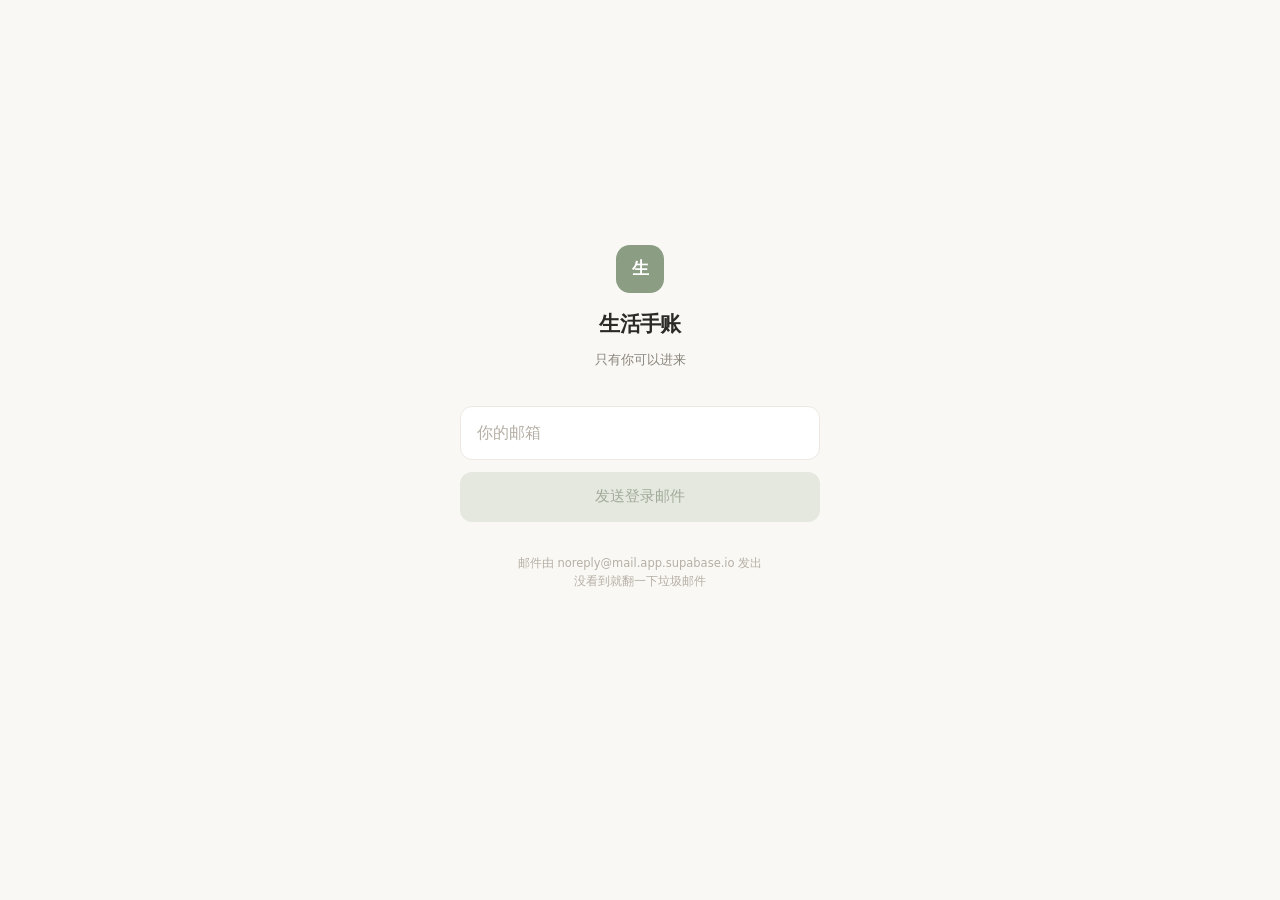
==== index.html @ c4df942a "deploy 2026/11/26 22:02:16" ====
<!DOCTYPE html><!--HajiiUbi5BeeIQ6vYyE15--><html lang="zh-CN"><head><meta charSet="utf-8"/><meta name="viewport" content="width=device-width, initial-scale=1, maximum-scale=1, viewport-fit=cover"/><link rel="stylesheet" href="/_next/static/css/5c8e8ad95b35a35d.css" data-precedence="next"/><link rel="preload" as="script" fetchPriority="low" href="/_next/static/chunks/webpack-74c939c87fa0092a.js"/><script src="/_next/static/chunks/4bd1b696-c023c6e3521b1417.js" async=""></script><script src="/_next/static/chunks/255-a7ba4d37dca2f1fa.js" async=""></script><script src="/_next/static/chunks/main-app-ce1d5eb3e0c8c185.js" async=""></script><script src="/_next/static/chunks/app/layout-3f2f44692b2ed88e.js" async=""></script><script src="/_next/static/chunks/44530001-bad5cebf75b9317a.js" async=""></script><script src="/_next/static/chunks/370-3a7dfbdbc55be968.js" async=""></script><script src="/_next/static/chunks/app/page-9a90e39b0228c047.js" async=""></script><meta name="theme-color" content="#FAF8F4"/><title>生活手账</title><meta name="description" content="记录每天的生活点滴，看见自己的节奏"/><meta name="application-name" content="生活手账"/><link rel="manifest" href="/manifest.webmanifest"/><meta name="mobile-web-app-capable" content="yes"/><meta name="apple-mobile-web-app-title" content="生活手账"/><meta name="apple-mobile-web-app-status-bar-style" content="default"/><link rel="icon" href="/icon.svg" type="image/svg+xml"/><link rel="icon" href="/icon-192.png" sizes="192x192" type="image/png"/><link rel="icon" href="/icon-512.png" sizes="512x512" type="image/png"/><link rel="apple-touch-icon" href="/apple-touch-icon.png" sizes="180x180" type="image/png"/><script src="/_next/static/chunks/polyfills-42372ed130431b0a.js" noModule=""></script></head><body><div hidden=""><!--$--><!--/$--></div><div class="flex min-h-dvh flex-col items-center justify-center gap-3 px-6"><div class="grid h-12 w-12 place-items-center rounded-[14px] bg-moss text-[17px] font-semibold text-white">生</div><p class="text-[13px] text-ink3">正在进入…</p></div><!--$--><!--/$--><script src="/_next/static/chunks/webpack-74c939c87fa0092a.js" id="_R_" async=""></script><script>(self.__next_f=self.__next_f||[]).push([0])</script><script>self.__next_f.push([1,"1:\"$Sreact.fragment\"\n2:I[9766,[],\"\"]\n3:I[8924,[],\"\"]\n4:I[5529,[\"177\",\"static/chunks/app/layout-3f2f44692b2ed88e.js\"],\"default\"]\n5:I[1959,[],\"ClientPageRoot\"]\n6:I[7322,[\"730\",\"static/chunks/44530001-bad5cebf75b9317a.js\",\"370\",\"static/chunks/370-3a7dfbdbc55be968.js\",\"974\",\"static/chunks/app/page-9a90e39b0228c047.js\"],\"default\"]\n9:I[4431,[],\"OutletBoundary\"]\nb:I[5278,[],\"AsyncMetadataOutlet\"]\nd:I[4431,[],\"ViewportBoundary\"]\nf:I[4431,[],\"MetadataBoundary\"]\n10:\"$Sreact.suspense\"\n12:I[7150,[],\"\"]\n:HL[\"/_next/static/css/5c8e8ad95b35a35d.css\",\"style\"]\n"])</script><script>self.__next_f.push([1,"0:{\"P\":null,\"b\":\"HajiiUbi5BeeIQ6vYyE15\",\"p\":\"\",\"c\":[\"\",\"\"],\"i\":false,\"f\":[[[\"\",{\"children\":[\"__PAGE__\",{}]},\"$undefined\",\"$undefined\",true],[\"\",[\"$\",\"$1\",\"c\",{\"children\":[[[\"$\",\"link\",\"0\",{\"rel\":\"stylesheet\",\"href\":\"/_next/static/css/5c8e8ad95b35a35d.css\",\"precedence\":\"next\",\"crossOrigin\":\"$undefined\",\"nonce\":\"$undefined\"}]],[\"$\",\"html\",null,{\"lang\":\"zh-CN\",\"children\":[\"$\",\"body\",null,{\"children\":[[\"$\",\"$L2\",null,{\"parallelRouterKey\":\"children\",\"error\":\"$undefined\",\"errorStyles\":\"$undefined\",\"errorScripts\":\"$undefined\",\"template\":[\"$\",\"$L3\",null,{}],\"templateStyles\":\"$undefined\",\"templateScripts\":\"$undefined\",\"notFound\":[[[\"$\",\"title\",null,{\"children\":\"404: This page could not be found.\"}],[\"$\",\"div\",null,{\"style\":{\"fontFamily\":\"system-ui,\\\"Segoe UI\\\",Roboto,Helvetica,Arial,sans-serif,\\\"Apple Color Emoji\\\",\\\"Segoe UI Emoji\\\"\",\"height\":\"100vh\",\"textAlign\":\"center\",\"display\":\"flex\",\"flexDirection\":\"column\",\"alignItems\":\"center\",\"justifyContent\":\"center\"},\"children\":[\"$\",\"div\",null,{\"children\":[[\"$\",\"style\",null,{\"dangerouslySetInnerHTML\":{\"__html\":\"body{color:#000;background:#fff;margin:0}.next-error-h1{border-right:1px solid rgba(0,0,0,.3)}@media (prefers-color-scheme:dark){body{color:#fff;background:#000}.next-error-h1{border-right:1px solid rgba(255,255,255,.3)}}\"}}],[\"$\",\"h1\",null,{\"className\":\"next-error-h1\",\"style\":{\"display\":\"inline-block\",\"margin\":\"0 20px 0 0\",\"padding\":\"0 23px 0 0\",\"fontSize\":24,\"fontWeight\":500,\"verticalAlign\":\"top\",\"lineHeight\":\"49px\"},\"children\":404}],[\"$\",\"div\",null,{\"style\":{\"display\":\"inline-block\"},\"children\":[\"$\",\"h2\",null,{\"style\":{\"fontSize\":14,\"fontWeight\":400,\"lineHeight\":\"49px\",\"margin\":0},\"children\":\"This page could not be found.\"}]}]]}]}]],[]],\"forbidden\":\"$undefined\",\"unauthorized\":\"$undefined\"}],[\"$\",\"$L4\",null,{}]]}]}]]}],{\"children\":[\"__PAGE__\",[\"$\",\"$1\",\"c\",{\"children\":[[\"$\",\"$L5\",null,{\"Component\":\"$6\",\"searchParams\":{},\"params\":{},\"promises\":[\"$@7\",\"$@8\"]}],null,[\"$\",\"$L9\",null,{\"children\":[\"$La\",[\"$\",\"$Lb\",null,{\"promise\":\"$@c\"}]]}]]}],{},null,false]},null,false],[\"$\",\"$1\",\"h\",{\"children\":[null,[[\"$\",\"$Ld\",null,{\"children\":\"$Le\"}],null],[\"$\",\"$Lf\",null,{\"children\":[\"$\",\"div\",null,{\"hidden\":true,\"children\":[\"$\",\"$10\",null,{\"fallback\":null,\"children\":\"$L11\"}]}]}]]}],false]],\"m\":\"$undefined\",\"G\":[\"$12\",[]],\"s\":false,\"S\":true}\n"])</script><script>self.__next_f.push([1,"7:{}\n8:\"$0:f:0:1:2:children:1:props:children:0:props:params\"\n"])</script><script>self.__next_f.push([1,"e:[[\"$\",\"meta\",\"0\",{\"charSet\":\"utf-8\"}],[\"$\",\"meta\",\"1\",{\"name\":\"viewport\",\"content\":\"width=device-width, initial-scale=1, maximum-scale=1, viewport-fit=cover\"}],[\"$\",\"meta\",\"2\",{\"name\":\"theme-color\",\"content\":\"#FAF8F4\"}]]\na:null\n"])</script><script>self.__next_f.push([1,"13:I[622,[],\"IconMark\"]\n"])</script><script>self.__next_f.push([1,"c:{\"metadata\":[[\"$\",\"title\",\"0\",{\"children\":\"生活手账\"}],[\"$\",\"meta\",\"1\",{\"name\":\"description\",\"content\":\"记录每天的生活点滴，看见自己的节奏\"}],[\"$\",\"meta\",\"2\",{\"name\":\"application-name\",\"content\":\"生活手账\"}],[\"$\",\"link\",\"3\",{\"rel\":\"manifest\",\"href\":\"/manifest.webmanifest\",\"crossOrigin\":\"$undefined\"}],[\"$\",\"meta\",\"4\",{\"name\":\"mobile-web-app-capable\",\"content\":\"yes\"}],[\"$\",\"meta\",\"5\",{\"name\":\"apple-mobile-web-app-title\",\"content\":\"生活手账\"}],[\"$\",\"meta\",\"6\",{\"name\":\"apple-mobile-web-app-status-bar-style\",\"content\":\"default\"}],[\"$\",\"link\",\"7\",{\"rel\":\"icon\",\"href\":\"/icon.svg\",\"type\":\"image/svg+xml\"}],[\"$\",\"link\",\"8\",{\"rel\":\"icon\",\"href\":\"/icon-192.png\",\"sizes\":\"192x192\",\"type\":\"image/png\"}],[\"$\",\"link\",\"9\",{\"rel\":\"icon\",\"href\":\"/icon-512.png\",\"sizes\":\"512x512\",\"type\":\"image/png\"}],[\"$\",\"link\",\"10\",{\"rel\":\"apple-touch-icon\",\"href\":\"/apple-touch-icon.png\",\"sizes\":\"180x180\",\"type\":\"image/png\"}],[\"$\",\"$L13\",\"11\",{}]],\"error\":null,\"digest\":\"$undefined\"}\n"])</script><script>self.__next_f.push([1,"11:\"$c:metadata\"\n"])</script></body></html>
---- _next/static/css/5c8e8ad95b35a35d.css ----
*,:after,:before{--tw-border-spacing-x:0;--tw-border-spacing-y:0;--tw-translate-x:0;--tw-translate-y:0;--tw-rotate:0;--tw-skew-x:0;--tw-skew-y:0;--tw-scale-x:1;--tw-scale-y:1;--tw-pan-x: ;--tw-pan-y: ;--tw-pinch-zoom: ;--tw-scroll-snap-strictness:proximity;--tw-gradient-from-position: ;--tw-gradient-via-position: ;--tw-gradient-to-position: ;--tw-ordinal: ;--tw-slashed-zero: ;--tw-numeric-figure: ;--tw-numeric-spacing: ;--tw-numeric-fraction: ;--tw-ring-inset: ;--tw-ring-offset-width:0px;--tw-ring-offset-color:#fff;--tw-ring-color:rgb(59 130 246/0.5);--tw-ring-offset-shadow:0 0 #0000;--tw-ring-shadow:0 0 #0000;--tw-shadow:0 0 #0000;--tw-shadow-colored:0 0 #0000;--tw-blur: ;--tw-brightness: ;--tw-contrast: ;--tw-grayscale: ;--tw-hue-rotate: ;--tw-invert: ;--tw-saturate: ;--tw-sepia: ;--tw-drop-shadow: ;--tw-backdrop-blur: ;--tw-backdrop-brightness: ;--tw-backdrop-contrast: ;--tw-backdrop-grayscale: ;--tw-backdrop-hue-rotate: ;--tw-backdrop-invert: ;--tw-backdrop-opacity: ;--tw-backdrop-saturate: ;--tw-backdrop-sepia: ;--tw-contain-size: ;--tw-contain-layout: ;--tw-contain-paint: ;--tw-contain-style: }::backdrop{--tw-border-spacing-x:0;--tw-border-spacing-y:0;--tw-translate-x:0;--tw-translate-y:0;--tw-rotate:0;--tw-skew-x:0;--tw-skew-y:0;--tw-scale-x:1;--tw-scale-y:1;--tw-pan-x: ;--tw-pan-y: ;--tw-pinch-zoom: ;--tw-scroll-snap-strictness:proximity;--tw-gradient-from-position: ;--tw-gradient-via-position: ;--tw-gradient-to-position: ;--tw-ordinal: ;--tw-slashed-zero: ;--tw-numeric-figure: ;--tw-numeric-spacing: ;--tw-numeric-fraction: ;--tw-ring-inset: ;--tw-ring-offset-width:0px;--tw-ring-offset-color:#fff;--tw-ring-color:rgb(59 130 246/0.5);--tw-ring-offset-shadow:0 0 #0000;--tw-ring-shadow:0 0 #0000;--tw-shadow:0 0 #0000;--tw-shadow-colored:0 0 #0000;--tw-blur: ;--tw-brightness: ;--tw-contrast: ;--tw-grayscale: ;--tw-hue-rotate: ;--tw-invert: ;--tw-saturate: ;--tw-sepia: ;--tw-drop-shadow: ;--tw-backdrop-blur: ;--tw-backdrop-brightness: ;--tw-backdrop-contrast: ;--tw-backdrop-grayscale: ;--tw-backdrop-hue-rotate: ;--tw-backdrop-invert: ;--tw-backdrop-opacity: ;--tw-backdrop-saturate: ;--tw-backdrop-sepia: ;--tw-contain-size: ;--tw-contain-layout: ;--tw-contain-paint: ;--tw-contain-style: }/*
! tailwindcss v3.4.19 | MIT License | https://tailwindcss.com
*/*,:after,:before{box-sizing:border-box;border:0 solid #e5e7eb}:after,:before{--tw-content:""}:host,html{line-height:1.5;-webkit-text-size-adjust:100%;-moz-tab-size:4;-o-tab-size:4;tab-size:4;font-family:-apple-system,BlinkMacSystemFont,PingFang SC,Hiragino Sans GB,Microsoft YaHei,system-ui,sans-serif;font-feature-settings:normal;font-variation-settings:normal;-webkit-tap-highlight-color:transparent}body{margin:0;line-height:inherit}hr{height:0;color:inherit;border-top-width:1px}abbr:where([title]){-webkit-text-decoration:underline dotted;text-decoration:underline dotted}h1,h2,h3,h4,h5,h6{font-size:inherit;font-weight:inherit}a{color:inherit;text-decoration:inherit}b,strong{font-weight:bolder}code,kbd,pre,samp{font-family:ui-monospace,SFMono-Regular,Menlo,Monaco,Consolas,Liberation Mono,Courier New,monospace;font-feature-settings:normal;font-variation-settings:normal;font-size:1em}small{font-size:80%}sub,sup{font-size:75%;line-height:0;position:relative;vertical-align:baseline}sub{bottom:-.25em}sup{top:-.5em}table{text-indent:0;border-color:inherit;border-collapse:collapse}button,input,optgroup,select,textarea{font-family:inherit;font-feature-settings:inherit;font-variation-settings:inherit;font-size:100%;font-weight:inherit;line-height:inherit;letter-spacing:inherit;color:inherit;margin:0;padding:0}button,select{text-transform:none}button,input:where([type=button]),input:where([type=reset]),input:where([type=submit]){-webkit-appearance:button;background-color:transparent;background-image:none}:-moz-focusring{outline:auto}:-moz-ui-invalid{box-shadow:none}progress{vertical-align:baseline}::-webkit-inner-spin-button,::-webkit-outer-spin-button{height:auto}[type=search]{-webkit-appearance:textfield;outline-offset:-2px}::-webkit-search-decoration{-webkit-appearance:none}::-webkit-file-upload-button{-webkit-appearance:button;font:inherit}summary{display:list-item}blockquote,dd,dl,figure,h1,h2,h3,h4,h5,h6,hr,p,pre{margin:0}fieldset{margin:0}fieldset,legend{padding:0}menu,ol,ul{list-style:none;margin:0;padding:0}dialog{padding:0}textarea{resize:vertical}input::-moz-placeholder,textarea::-moz-placeholder{opacity:1;color:#9ca3af}input::placeholder,textarea::placeholder{opacity:1;color:#9ca3af}[role=button],button{cursor:pointer}:disabled{cursor:default}audio,canvas,embed,iframe,img,object,svg,video{display:block;vertical-align:middle}img,video{max-width:100%;height:auto}[hidden]:where(:not([hidden=until-found])){display:none}.fixed{position:fixed}.absolute{position:absolute}.relative{position:relative}.sticky{position:sticky}.inset-0{inset:0}.inset-x-0{left:0;right:0}.-right-\[5px\]{right:-5px}.-top-\[5px\]{top:-5px}.bottom-0{bottom:0}.bottom-\[calc\(74px\+env\(safe-area-inset-bottom\)\)\]{bottom:calc(74px + env(safe-area-inset-bottom))}.right-4{right:1rem}.right-\[18px\]{right:18px}.top-0{top:0}.top-4{top:1rem}.z-20{z-index:20}.z-30{z-index:30}.z-40{z-index:40}.z-50{z-index:50}.z-\[70\]{z-index:70}.mx-0\.5{margin-left:.125rem;margin-right:.125rem}.mx-1{margin-left:.25rem;margin-right:.25rem}.mx-auto{margin-left:auto;margin-right:auto}.mb-1{margin-bottom:.25rem}.mb-2{margin-bottom:.5rem}.mb-3{margin-bottom:.75rem}.mb-4{margin-bottom:1rem}.mb-6{margin-bottom:1.5rem}.mb-7{margin-bottom:1.75rem}.mb-8{margin-bottom:2rem}.mb-9{margin-bottom:2.25rem}.mb-\[14px\]{margin-bottom:14px}.mb-\[18px\]{margin-bottom:18px}.mb-\[19px\]{margin-bottom:19px}.mb-\[3px\]{margin-bottom:3px}.mb-\[5px\]{margin-bottom:5px}.mb-\[6px\]{margin-bottom:6px}.mb-\[9px\]{margin-bottom:9px}.ml-\[1px\]{margin-left:1px}.ml-\[2px\]{margin-left:2px}.ml-auto{margin-left:auto}.mt-1{margin-top:.25rem}.mt-2{margin-top:.5rem}.mt-3{margin-top:.75rem}.mt-5{margin-top:1.25rem}.mt-6{margin-top:1.5rem}.mt-8{margin-top:2rem}.mt-\[10px\]{margin-top:10px}.mt-\[11px\]{margin-top:11px}.mt-\[14px\]{margin-top:14px}.mt-\[1px\]{margin-top:1px}.mt-\[2px\]{margin-top:2px}.mt-\[3px\]{margin-top:3px}.mt-\[4px\]{margin-top:4px}.mt-\[5px\]{margin-top:5px}.mt-\[7px\]{margin-top:7px}.mt-\[9px\]{margin-top:9px}.block{display:block}.inline-block{display:inline-block}.flex{display:flex}.inline-flex{display:inline-flex}.grid{display:grid}.hidden{display:none}.aspect-\[4\/3\]{aspect-ratio:4/3}.aspect-square{aspect-ratio:1/1}.h-1{height:.25rem}.h-1\.5{height:.375rem}.h-11{height:2.75rem}.h-12{height:3rem}.h-7{height:1.75rem}.h-8{height:2rem}.h-9{height:2.25rem}.h-\[112px\]{height:112px}.h-\[18px\]{height:18px}.h-\[20px\]{height:20px}.h-\[22px\]{height:22px}.h-\[26px\]{height:26px}.h-\[30px\]{height:30px}.h-\[34px\]{height:34px}.h-\[3px\]{height:3px}.h-\[46px\]{height:46px}.h-\[4px\]{height:4px}.h-\[52px\]{height:52px}.h-\[5px\]{height:5px}.h-\[6px\]{height:6px}.h-\[7px\]{height:7px}.h-\[92px\]{height:92px}.h-\[9px\]{height:9px}.h-dvh{height:100dvh}.h-full{height:100%}.h-px{height:1px}.max-h-\[86dvh\]{max-height:86dvh}.max-h-\[94dvh\]{max-height:94dvh}.max-h-full{max-height:100%}.min-h-dvh{min-height:100dvh}.w-1\.5{width:.375rem}.w-11{width:2.75rem}.w-12{width:3rem}.w-7{width:1.75rem}.w-8{width:2rem}.w-9{width:2.25rem}.w-\[132px\]{width:132px}.w-\[20px\]{width:20px}.w-\[228px\]{width:228px}.w-\[22px\]{width:22px}.w-\[26px\]{width:26px}.w-\[30px\]{width:30px}.w-\[34px\]{width:34px}.w-\[3px\]{width:3px}.w-\[46px\]{width:46px}.w-\[4px\]{width:4px}.w-\[52px\]{width:52px}.w-\[6px\]{width:6px}.w-\[7px\]{width:7px}.w-\[9px\]{width:9px}.w-full{width:100%}.min-w-0{min-width:0}.max-w-\[1000px\]{max-width:1000px}.max-w-\[360px\]{max-width:360px}.max-w-\[40px\]{max-width:40px}.max-w-\[420px\]{max-width:420px}.max-w-\[520px\]{max-width:520px}.max-w-full{max-width:100%}.flex-1{flex:1 1 0%}.flex-\[1\.6\]{flex:1.6}.shrink-0{flex-shrink:0}@keyframes pulse{50%{opacity:.5}}.animate-pulse{animation:pulse 2s cubic-bezier(.4,0,.6,1) infinite}.resize-none{resize:none}.grid-cols-1{grid-template-columns:repeat(1,minmax(0,1fr))}.grid-cols-2{grid-template-columns:repeat(2,minmax(0,1fr))}.grid-cols-3{grid-template-columns:repeat(3,minmax(0,1fr))}.grid-cols-4{grid-template-columns:repeat(4,minmax(0,1fr))}.grid-cols-7{grid-template-columns:repeat(7,minmax(0,1fr))}.flex-col{flex-direction:column}.flex-wrap{flex-wrap:wrap}.place-items-center{place-items:center}.items-end{align-items:flex-end}.items-center{align-items:center}.items-baseline{align-items:baseline}.justify-center{justify-content:center}.justify-between{justify-content:space-between}.gap-1{gap:.25rem}.gap-2{gap:.5rem}.gap-3{gap:.75rem}.gap-4{gap:1rem}.gap-6{gap:1.5rem}.gap-\[10px\]{gap:10px}.gap-\[11px\]{gap:11px}.gap-\[2\.5px\]{gap:2.5px}.gap-\[2px\]{gap:2px}.gap-\[3px\]{gap:3px}.gap-\[5px\]{gap:5px}.gap-\[6px\]{gap:6px}.gap-\[7px\]{gap:7px}.gap-\[9px\]{gap:9px}.space-y-2>:not([hidden])~:not([hidden]){--tw-space-y-reverse:0;margin-top:calc(.5rem * calc(1 - var(--tw-space-y-reverse)));margin-bottom:calc(.5rem * var(--tw-space-y-reverse))}.space-y-3>:not([hidden])~:not([hidden]){--tw-space-y-reverse:0;margin-top:calc(.75rem * calc(1 - var(--tw-space-y-reverse)));margin-bottom:calc(.75rem * var(--tw-space-y-reverse))}.space-y-4>:not([hidden])~:not([hidden]){--tw-space-y-reverse:0;margin-top:calc(1rem * calc(1 - var(--tw-space-y-reverse)));margin-bottom:calc(1rem * var(--tw-space-y-reverse))}.overflow-hidden{overflow:hidden}.overflow-y-auto{overflow-y:auto}.rounded{border-radius:.25rem}.rounded-2xl{border-radius:1rem}.rounded-\[10px\]{border-radius:10px}.rounded-\[11px\]{border-radius:11px}.rounded-\[12px\]{border-radius:12px}.rounded-\[13px\]{border-radius:13px}.rounded-\[14px\]{border-radius:14px}.rounded-\[16px\]{border-radius:16px}.rounded-\[18px\]{border-radius:18px}.rounded-\[20px\]{border-radius:20px}.rounded-\[3px\]{border-radius:3px}.rounded-\[6px\]{border-radius:6px}.rounded-\[8px\]{border-radius:8px}.rounded-\[9px\]{border-radius:9px}.rounded-card{border-radius:16px}.rounded-full{border-radius:9999px}.rounded-lg{border-radius:.5rem}.rounded-xl{border-radius:.75rem}.rounded-b-\[3px\]{border-bottom-right-radius:3px;border-bottom-left-radius:3px}.rounded-t-\[22px\]{border-top-left-radius:22px;border-top-right-radius:22px}.rounded-t-\[5px\]{border-top-left-radius:5px;border-top-right-radius:5px}.border{border-width:1px}.border-b{border-bottom-width:1px}.border-r{border-right-width:1px}.border-t{border-top-width:1px}.border-dashed{border-style:dashed}.border-\[\#C9D6BF\]{--tw-border-opacity:1;border-color:rgb(201 214 191/var(--tw-border-opacity,1))}.border-\[\#DCD6CC\]{--tw-border-opacity:1;border-color:rgb(220 214 204/var(--tw-border-opacity,1))}.border-\[\#DCE6D7\]{--tw-border-opacity:1;border-color:rgb(220 230 215/var(--tw-border-opacity,1))}.border-\[\#E3EADF\]{--tw-border-opacity:1;border-color:rgb(227 234 223/var(--tw-border-opacity,1))}.border-line{--tw-border-opacity:1;border-color:rgb(237 233 226/var(--tw-border-opacity,1))}.border-line2{--tw-border-opacity:1;border-color:rgb(244 241 235/var(--tw-border-opacity,1))}.border-transparent{border-color:transparent}.bg-\[\#C97B5A\]{--tw-bg-opacity:1;background-color:rgb(201 123 90/var(--tw-bg-opacity,1))}.bg-\[\#DCD6CC\]{--tw-bg-opacity:1;background-color:rgb(220 214 204/var(--tw-bg-opacity,1))}.bg-\[\#E4E8DF\]{--tw-bg-opacity:1;background-color:rgb(228 232 223/var(--tw-bg-opacity,1))}.bg-\[\#E7EFE2\]{--tw-bg-opacity:1;background-color:rgb(231 239 226/var(--tw-bg-opacity,1))}.bg-\[\#EDE9E2\]{--tw-bg-opacity:1;background-color:rgb(237 233 226/var(--tw-bg-opacity,1))}.bg-\[\#F1EEE7\]{--tw-bg-opacity:1;background-color:rgb(241 238 231/var(--tw-bg-opacity,1))}.bg-\[\#F2EFE8\]{--tw-bg-opacity:1;background-color:rgb(242 239 232/var(--tw-bg-opacity,1))}.bg-\[\#FAEFE9\]{--tw-bg-opacity:1;background-color:rgb(250 239 233/var(--tw-bg-opacity,1))}.bg-black\/20{background-color:rgb(0 0 0/.2)}.bg-black\/85{background-color:rgb(0 0 0/.85)}.bg-ink\/75{background-color:rgb(44 42 38/.75)}.bg-ink4{--tw-bg-opacity:1;background-color:rgb(181 175 165/var(--tw-bg-opacity,1))}.bg-line{--tw-bg-opacity:1;background-color:rgb(237 233 226/var(--tw-bg-opacity,1))}.bg-line2{--tw-bg-opacity:1;background-color:rgb(244 241 235/var(--tw-bg-opacity,1))}.bg-moss{--tw-bg-opacity:1;background-color:rgb(139 157 131/var(--tw-bg-opacity,1))}.bg-mossSoft{--tw-bg-opacity:1;background-color:rgb(238 242 235/var(--tw-bg-opacity,1))}.bg-paper{--tw-bg-opacity:1;background-color:rgb(250 248 244/var(--tw-bg-opacity,1))}.bg-paper\/90{background-color:rgb(250 248 244/.9)}.bg-paper\/95{background-color:rgb(250 248 244/.95)}.bg-white{--tw-bg-opacity:1;background-color:rgb(255 255 255/var(--tw-bg-opacity,1))}.bg-white\/15{background-color:rgb(255 255 255/.15)}.bg-white\/70{background-color:rgb(255 255 255/.7)}.bg-white\/90{background-color:rgb(255 255 255/.9)}.bg-gradient-to-b{background-image:linear-gradient(to bottom,var(--tw-gradient-stops))}.from-\[\#F4F7F1\]{--tw-gradient-from:#F4F7F1 var(--tw-gradient-from-position);--tw-gradient-to:rgb(244 247 241/0) var(--tw-gradient-to-position);--tw-gradient-stops:var(--tw-gradient-from),var(--tw-gradient-to)}.to-white{--tw-gradient-to:#fff var(--tw-gradient-to-position)}.object-contain{-o-object-fit:contain;object-fit:contain}.object-cover{-o-object-fit:cover;object-fit:cover}.p-4{padding:1rem}.p-5{padding:1.25rem}.p-\[13px\]{padding:13px}.p-\[14px\]{padding:14px}.p-\[15px\]{padding:15px}.p-\[3px\]{padding:3px}.px-1{padding-left:.25rem;padding-right:.25rem}.px-1\.5{padding-left:.375rem;padding-right:.375rem}.px-2{padding-left:.5rem;padding-right:.5rem}.px-3{padding-left:.75rem;padding-right:.75rem}.px-4{padding-left:1rem;padding-right:1rem}.px-5{padding-left:1.25rem;padding-right:1.25rem}.px-6{padding-left:1.5rem;padding-right:1.5rem}.px-\[10px\]{padding-left:10px;padding-right:10px}.px-\[13px\]{padding-left:13px;padding-right:13px}.px-\[14px\]{padding-left:14px;padding-right:14px}.px-\[15px\]{padding-left:15px;padding-right:15px}.px-\[18px\]{padding-left:18px;padding-right:18px}.px-\[2px\]{padding-left:2px;padding-right:2px}.px-\[7px\]{padding-left:7px;padding-right:7px}.px-\[9px\]{padding-left:9px;padding-right:9px}.py-0\.5{padding-top:.125rem;padding-bottom:.125rem}.py-10{padding-top:2.5rem;padding-bottom:2.5rem}.py-12{padding-top:3rem;padding-bottom:3rem}.py-2{padding-top:.5rem;padding-bottom:.5rem}.py-2\.5{padding-top:.625rem;padding-bottom:.625rem}.py-20{padding-top:5rem;padding-bottom:5rem}.py-24{padding-top:6rem;padding-bottom:6rem}.py-3{padding-top:.75rem;padding-bottom:.75rem}.py-3\.5{padding-top:.875rem;padding-bottom:.875rem}.py-4{padding-top:1rem;padding-bottom:1rem}.py-5{padding-top:1.25rem;padding-bottom:1.25rem}.py-\[11px\]{padding-top:11px;padding-bottom:11px}.py-\[13px\]{padding-top:13px;padding-bottom:13px}.py-\[14px\]{padding-top:14px;padding-bottom:14px}.py-\[15px\]{padding-top:15px;padding-bottom:15px}.py-\[1px\]{padding-top:1px;padding-bottom:1px}.py-\[2px\]{padding-top:2px;padding-bottom:2px}.py-\[3px\]{padding-top:3px;padding-bottom:3px}.py-\[5px\]{padding-top:5px;padding-bottom:5px}.py-\[7px\]{padding-top:7px;padding-bottom:7px}.py-\[9px\]{padding-top:9px;padding-bottom:9px}.pb-16{padding-bottom:4rem}.pb-2{padding-bottom:.5rem}.pb-3{padding-bottom:.75rem}.pb-4{padding-bottom:1rem}.pb-5{padding-bottom:1.25rem}.pb-6{padding-bottom:1.5rem}.pb-\[10px\]{padding-bottom:10px}.pb-\[11px\]{padding-bottom:11px}.pb-\[14px\]{padding-bottom:14px}.pb-\[18px\]{padding-bottom:18px}.pb-\[2px\]{padding-bottom:2px}.pb-\[92px\]{padding-bottom:92px}.pb-\[9px\]{padding-bottom:9px}.pb-\[calc\(12px\+env\(safe-area-inset-bottom\)\)\]{padding-bottom:calc(12px + env(safe-area-inset-bottom))}.pt-1{padding-top:.25rem}.pt-2{padding-top:.5rem}.pt-4{padding-top:1rem}.pt-6{padding-top:1.5rem}.pt-8{padding-top:2rem}.pt-\[10px\]{padding-top:10px}.pt-\[14px\]{padding-top:14px}.pt-\[18px\]{padding-top:18px}.pt-\[2px\]{padding-top:2px}.pt-\[6px\]{padding-top:6px}.pt-\[9px\]{padding-top:9px}.text-center{text-align:center}.text-\[10\.5px\]{font-size:10.5px}.text-\[10px\]{font-size:10px}.text-\[11\.5px\]{font-size:11.5px}.text-\[11px\]{font-size:11px}.text-\[12\.5px\]{font-size:12.5px}.text-\[12px\]{font-size:12px}.text-\[13\.5px\]{font-size:13.5px}.text-\[13px\]{font-size:13px}.text-\[14\.5px\]{font-size:14.5px}.text-\[14px\]{font-size:14px}.text-\[15\.5px\]{font-size:15.5px}.text-\[15px\]{font-size:15px}.text-\[16px\]{font-size:16px}.text-\[17px\]{font-size:17px}.text-\[19px\]{font-size:19px}.text-\[20px\]{font-size:20px}.text-\[21px\]{font-size:21px}.text-\[23px\]{font-size:23px}.text-\[24px\]{font-size:24px}.text-\[25px\]{font-size:25px}.text-\[26px\]{font-size:26px}.font-medium{font-weight:500}.font-normal{font-weight:400}.font-semibold{font-weight:600}.leading-\[1\.2\]{line-height:1.2}.leading-\[1\.3\]{line-height:1.3}.leading-\[1\.4\]{line-height:1.4}.leading-\[1\.6\]{line-height:1.6}.leading-\[1\.75\]{line-height:1.75}.leading-\[1\.7\]{line-height:1.7}.leading-\[1\.85\]{line-height:1.85}.leading-none{line-height:1}.leading-relaxed{line-height:1.625}.leading-snug{line-height:1.375}.tracking-\[0\.42em\]{letter-spacing:.42em}.tracking-tight{letter-spacing:-.025em}.text-\[\#5C7350\]{--tw-text-opacity:1;color:rgb(92 115 80/var(--tw-text-opacity,1))}.text-\[\#B5654A\]{--tw-text-opacity:1;color:rgb(181 101 74/var(--tw-text-opacity,1))}.text-\[\#C97B5A\]{--tw-text-opacity:1;color:rgb(201 123 90/var(--tw-text-opacity,1))}.text-\[\#D2CCC1\]{--tw-text-opacity:1;color:rgb(210 204 193/var(--tw-text-opacity,1))}.text-ink{--tw-text-opacity:1;color:rgb(44 42 38/var(--tw-text-opacity,1))}.text-ink2{--tw-text-opacity:1;color:rgb(95 91 83/var(--tw-text-opacity,1))}.text-ink3{--tw-text-opacity:1;color:rgb(138 133 124/var(--tw-text-opacity,1))}.text-ink4{--tw-text-opacity:1;color:rgb(181 175 165/var(--tw-text-opacity,1))}.text-moss{--tw-text-opacity:1;color:rgb(139 157 131/var(--tw-text-opacity,1))}.text-mossDeep{--tw-text-opacity:1;color:rgb(79 97 70/var(--tw-text-opacity,1))}.text-white{--tw-text-opacity:1;color:rgb(255 255 255/var(--tw-text-opacity,1))}.underline{text-decoration-line:underline}.decoration-\[\#C9D6BF\]{text-decoration-color:#C9D6BF}.underline-offset-2{text-underline-offset:2px}.opacity-100{opacity:1}.opacity-45{opacity:.45}.opacity-70{opacity:.7}.shadow-\[0_6px_20px_rgba\(139\2c 157\2c 131\2c \.36\)\]{--tw-shadow:0 6px 20px rgba(139,157,131,.36);--tw-shadow-colored:0 6px 20px var(--tw-shadow-color)}.shadow-\[0_6px_20px_rgba\(139\2c 157\2c 131\2c \.36\)\],.shadow-sm{box-shadow:var(--tw-ring-offset-shadow,0 0 #0000),var(--tw-ring-shadow,0 0 #0000),var(--tw-shadow)}.shadow-sm{--tw-shadow:0 1px 2px 0 rgb(0 0 0/0.05);--tw-shadow-colored:0 1px 2px 0 var(--tw-shadow-color)}.shadow-soft{--tw-shadow:0 1px 3px rgba(44,42,38,.045),0 6px 20px rgba(44,42,38,.035);--tw-shadow-colored:0 1px 3px var(--tw-shadow-color),0 6px 20px var(--tw-shadow-color)}.shadow-soft,.shadow-xl{box-shadow:var(--tw-ring-offset-shadow,0 0 #0000),var(--tw-ring-shadow,0 0 #0000),var(--tw-shadow)}.shadow-xl{--tw-shadow:0 20px 25px -5px rgb(0 0 0/0.1),0 8px 10px -6px rgb(0 0 0/0.1);--tw-shadow-colored:0 20px 25px -5px var(--tw-shadow-color),0 8px 10px -6px var(--tw-shadow-color)}.outline-none{outline:2px solid transparent;outline-offset:2px}.filter{filter:var(--tw-blur) var(--tw-brightness) var(--tw-contrast) var(--tw-grayscale) var(--tw-hue-rotate) var(--tw-invert) var(--tw-saturate) var(--tw-sepia) var(--tw-drop-shadow)}.backdrop-blur-\[2px\]{--tw-backdrop-blur:blur(2px)}.backdrop-blur-\[2px\],.backdrop-blur-sm{backdrop-filter:var(--tw-backdrop-blur) var(--tw-backdrop-brightness) var(--tw-backdrop-contrast) var(--tw-backdrop-grayscale) var(--tw-backdrop-hue-rotate) var(--tw-backdrop-invert) var(--tw-backdrop-opacity) var(--tw-backdrop-saturate) var(--tw-backdrop-sepia)}.backdrop-blur-sm{--tw-backdrop-blur:blur(4px)}.backdrop-blur-xl{--tw-backdrop-blur:blur(24px);backdrop-filter:var(--tw-backdrop-blur) var(--tw-backdrop-brightness) var(--tw-backdrop-contrast) var(--tw-backdrop-grayscale) var(--tw-backdrop-hue-rotate) var(--tw-backdrop-invert) var(--tw-backdrop-opacity) var(--tw-backdrop-saturate) var(--tw-backdrop-sepia)}.transition{transition-property:color,background-color,border-color,text-decoration-color,fill,stroke,opacity,box-shadow,transform,filter,backdrop-filter;transition-timing-function:cubic-bezier(.4,0,.2,1);transition-duration:.15s}:root{--paper:#faf8f4;--ink:#2c2a26;--ink-2:#5f5b53;--ink-3:#8a857c;--ink-4:#b5afa5;--line:#ede9e2;--line-2:#f4f1eb;--moss:#8b9d83;--moss-soft:#eef2eb;--clay:#c97b5a}*{-webkit-tap-highlight-color:transparent}body,html{background:var(--paper)}body{color:var(--ink);font-family:-apple-system,BlinkMacSystemFont,PingFang SC,Hiragino Sans GB,Microsoft YaHei,system-ui,sans-serif;-webkit-font-smoothing:antialiased;text-rendering:optimizeLegibility;overscroll-behavior-y:none}.tnum{font-variant-numeric:tabular-nums}@media (min-width:900px){::-webkit-scrollbar{width:6px;height:6px}::-webkit-scrollbar-thumb{background:#e4ded4;border-radius:3px}::-webkit-scrollbar-track{background:transparent}}.pb-safe{padding-bottom:calc(env(safe-area-inset-bottom) + 0px)}@keyframes cardIn{0%{opacity:0;transform:translateY(10px)}to{opacity:1;transform:none}}.card-in{animation:cardIn .34s cubic-bezier(.22,.9,.3,1) both}@keyframes viewIn{0%{opacity:0;transform:translateY(6px)}to{opacity:1;transform:none}}.view-in{animation:viewIn .26s ease both}@media (prefers-reduced-motion:reduce){*,:after,:before{animation-duration:.01ms!important;animation-delay:0s!important;transition-duration:.01ms!important;animation-iteration-count:1!important}}.placeholder\:text-\[\#DCD6CC\]::-moz-placeholder{--tw-text-opacity:1;color:rgb(220 214 204/var(--tw-text-opacity,1))}.placeholder\:text-\[\#DCD6CC\]::placeholder{--tw-text-opacity:1;color:rgb(220 214 204/var(--tw-text-opacity,1))}.placeholder\:text-ink4::-moz-placeholder{--tw-text-opacity:1;color:rgb(181 175 165/var(--tw-text-opacity,1))}.placeholder\:text-ink4::placeholder{--tw-text-opacity:1;color:rgb(181 175 165/var(--tw-text-opacity,1))}.hover\:bg-white:hover{--tw-bg-opacity:1;background-color:rgb(255 255 255/var(--tw-bg-opacity,1))}.hover\:bg-white\/70:hover{background-color:rgb(255 255 255/.7)}.hover\:text-ink:hover{--tw-text-opacity:1;color:rgb(44 42 38/var(--tw-text-opacity,1))}.hover\:text-mossDeep:hover{--tw-text-opacity:1;color:rgb(79 97 70/var(--tw-text-opacity,1))}.focus\:border-\[\#C9D6BF\]:focus{--tw-border-opacity:1;border-color:rgb(201 214 191/var(--tw-border-opacity,1))}.focus\:ring-\[3px\]:focus{--tw-ring-offset-shadow:var(--tw-ring-inset) 0 0 0 var(--tw-ring-offset-width) var(--tw-ring-offset-color);--tw-ring-shadow:var(--tw-ring-inset) 0 0 0 calc(3px + var(--tw-ring-offset-width)) var(--tw-ring-color);box-shadow:var(--tw-ring-offset-shadow),var(--tw-ring-shadow),var(--tw-shadow,0 0 #0000)}.focus\:ring-\[\#8B9D83\]\/20:focus{--tw-ring-color:rgb(139 157 131/0.2)}.active\:scale-90:active{--tw-scale-x:.9;--tw-scale-y:.9}.active\:scale-90:active,.active\:scale-95:active{transform:translate(var(--tw-translate-x),var(--tw-translate-y)) rotate(var(--tw-rotate)) skewX(var(--tw-skew-x)) skewY(var(--tw-skew-y)) scaleX(var(--tw-scale-x)) scaleY(var(--tw-scale-y))}.active\:scale-95:active{--tw-scale-x:.95;--tw-scale-y:.95}.active\:scale-\[\.96\]:active{--tw-scale-x:.96;--tw-scale-y:.96}.active\:scale-\[\.96\]:active,.active\:scale-\[\.985\]:active{transform:translate(var(--tw-translate-x),var(--tw-translate-y)) rotate(var(--tw-rotate)) skewX(var(--tw-skew-x)) skewY(var(--tw-skew-y)) scaleX(var(--tw-scale-x)) scaleY(var(--tw-scale-y))}.active\:scale-\[\.985\]:active{--tw-scale-x:.985;--tw-scale-y:.985}.active\:scale-\[\.98\]:active{--tw-scale-x:.98;--tw-scale-y:.98}.active\:scale-\[\.98\]:active,.active\:scale-\[\.99\]:active{transform:translate(var(--tw-translate-x),var(--tw-translate-y)) rotate(var(--tw-rotate)) skewX(var(--tw-skew-x)) skewY(var(--tw-skew-y)) scaleX(var(--tw-scale-x)) scaleY(var(--tw-scale-y))}.active\:scale-\[\.99\]:active{--tw-scale-x:.99;--tw-scale-y:.99}.active\:bg-\[\#F5F2EC\]:active{--tw-bg-opacity:1;background-color:rgb(245 242 236/var(--tw-bg-opacity,1))}.active\:bg-white:active{--tw-bg-opacity:1;background-color:rgb(255 255 255/var(--tw-bg-opacity,1))}.disabled\:bg-\[\#E4E8DF\]:disabled{--tw-bg-opacity:1;background-color:rgb(228 232 223/var(--tw-bg-opacity,1))}.disabled\:text-\[\#A2AB9A\]:disabled{--tw-text-opacity:1;color:rgb(162 171 154/var(--tw-text-opacity,1))}.disabled\:opacity-40:disabled{opacity:.4}.disabled\:opacity-50:disabled{opacity:.5}@media (min-width:768px){.md\:inset-x-auto{left:auto;right:auto}.md\:bottom-9{bottom:2.25rem}.md\:bottom-auto{bottom:auto}.md\:left-1\/2{left:50%}.md\:right-9{right:2.25rem}.md\:top-1\/2{top:50%}.md\:flex{display:flex}.md\:hidden{display:none}.md\:h-14{height:3.5rem}.md\:h-9{height:2.25rem}.md\:h-\[58px\]{height:58px}.md\:max-h-\[86dvh\]{max-height:86dvh}.md\:w-14{width:3.5rem}.md\:w-9{width:2.25rem}.md\:w-\[560px\]{width:560px}.md\:max-w-\[812px\]{max-width:812px}.md\:-translate-x-1\/2{--tw-translate-x:-50%}.md\:-translate-x-1\/2,.md\:-translate-y-1\/2{transform:translate(var(--tw-translate-x),var(--tw-translate-y)) rotate(var(--tw-rotate)) skewX(var(--tw-skew-x)) skewY(var(--tw-skew-y)) scaleX(var(--tw-scale-x)) scaleY(var(--tw-scale-y))}.md\:-translate-y-1\/2{--tw-translate-y:-50%}.md\:rounded-\[18px\]{border-radius:18px}.md\:p-4{padding:1rem}.md\:px-\[26px\]{padding-left:26px;padding-right:26px}.md\:pb-16{padding-bottom:4rem}.md\:pb-3{padding-bottom:.75rem}.md\:pt-5{padding-top:1.25rem}.md\:pt-\[22px\]{padding-top:22px}.md\:text-\[21px\]{font-size:21px}.md\:text-\[23px\]{font-size:23px}}.\[\&_b\]\:font-semibold b{font-weight:600}.\[\&_b\]\:text-ink b{--tw-text-opacity:1;color:rgb(44 42 38/var(--tw-text-opacity,1))}
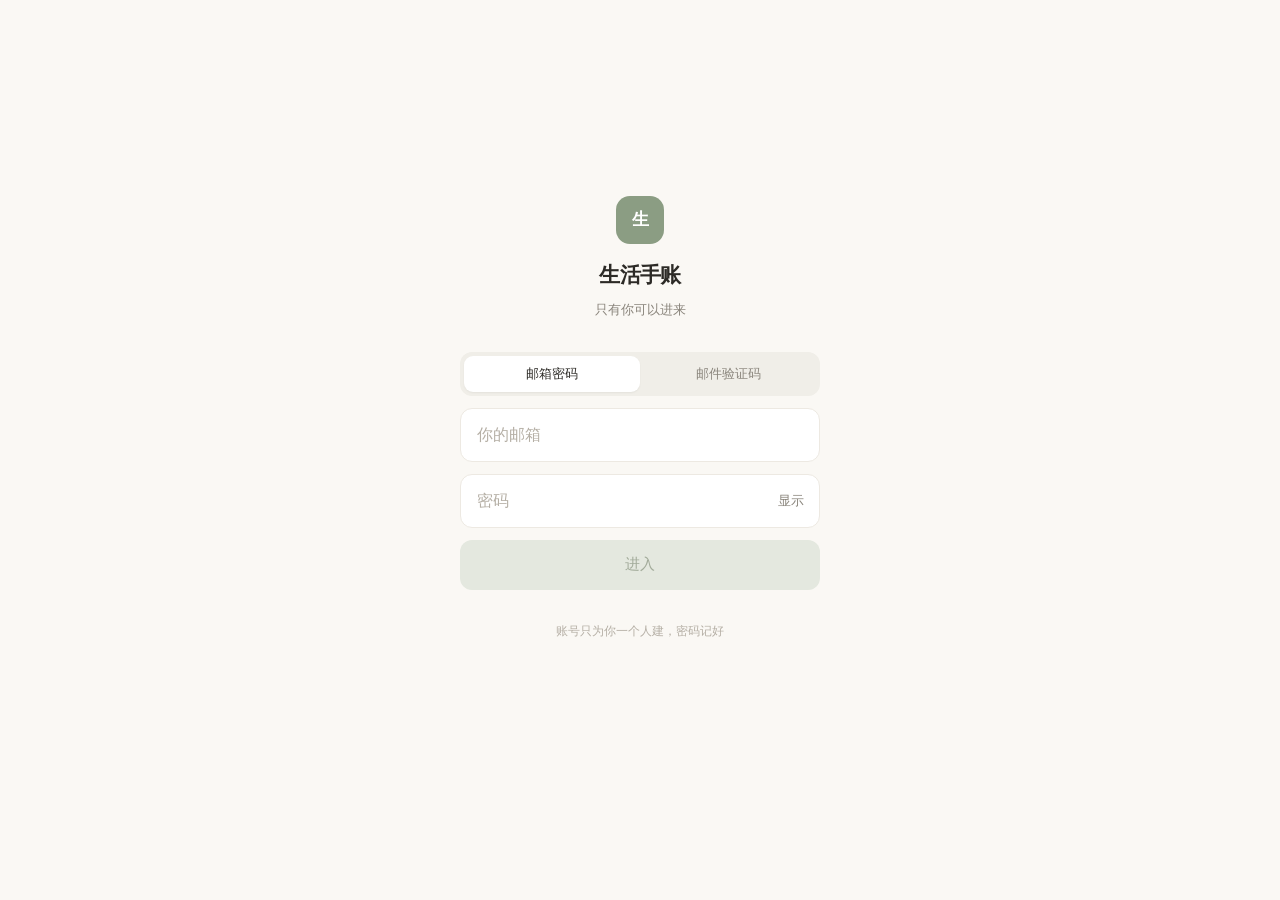
==== commit c013de20: "deploy 2026/11/26 22:37:35" ====
--- a/index.html
+++ b/index.html
@@ -1 +1 @@
-<!DOCTYPE html><!--HajiiUbi5BeeIQ6vYyE15--><html lang="zh-CN"><head><meta charSet="utf-8"/><meta name="viewport" content="width=device-width, initial-scale=1, maximum-scale=1, viewport-fit=cover"/><link rel="stylesheet" href="/_next/static/css/5c8e8ad95b35a35d.css" data-precedence="next"/><link rel="preload" as="script" fetchPriority="low" href="/_next/static/chunks/webpack-74c939c87fa0092a.js"/><script src="/_next/static/chunks/4bd1b696-c023c6e3521b1417.js" async=""></script><script src="/_next/static/chunks/255-a7ba4d37dca2f1fa.js" async=""></script><script src="/_next/static/chunks/main-app-ce1d5eb3e0c8c185.js" async=""></script><script src="/_next/static/chunks/app/layout-3f2f44692b2ed88e.js" async=""></script><script src="/_next/static/chunks/44530001-bad5cebf75b9317a.js" async=""></script><script src="/_next/static/chunks/370-3a7dfbdbc55be968.js" async=""></script><script src="/_next/static/chunks/app/page-9a90e39b0228c047.js" async=""></script><meta name="theme-color" content="#FAF8F4"/><title>生活手账</title><meta name="description" content="记录每天的生活点滴，看见自己的节奏"/><meta name="application-name" content="生活手账"/><link rel="manifest" href="/manifest.webmanifest"/><meta name="mobile-web-app-capable" content="yes"/><meta name="apple-mobile-web-app-title" content="生活手账"/><meta name="apple-mobile-web-app-status-bar-style" content="default"/><link rel="icon" href="/icon.svg" type="image/svg+xml"/><link rel="icon" href="/icon-192.png" sizes="192x192" type="image/png"/><link rel="icon" href="/icon-512.png" sizes="512x512" type="image/png"/><link rel="apple-touch-icon" href="/apple-touch-icon.png" sizes="180x180" type="image/png"/><script src="/_next/static/chunks/polyfills-42372ed130431b0a.js" noModule=""></script></head><body><div hidden=""><!--$--><!--/$--></div><div class="flex min-h-dvh flex-col items-center justify-center gap-3 px-6"><div class="grid h-12 w-12 place-items-center rounded-[14px] bg-moss text-[17px] font-semibold text-white">生</div><p class="text-[13px] text-ink3">正在进入…</p></div><!--$--><!--/$--><script src="/_next/static/chunks/webpack-74c939c87fa0092a.js" id="_R_" async=""></script><script>(self.__next_f=self.__next_f||[]).push([0])</script><script>self.__next_f.push([1,"1:\"$Sreact.fragment\"\n2:I[9766,[],\"\"]\n3:I[8924,[],\"\"]\n4:I[5529,[\"177\",\"static/chunks/app/layout-3f2f44692b2ed88e.js\"],\"default\"]\n5:I[1959,[],\"ClientPageRoot\"]\n6:I[7322,[\"730\",\"static/chunks/44530001-bad5cebf75b9317a.js\",\"370\",\"static/chunks/370-3a7dfbdbc55be968.js\",\"974\",\"static/chunks/app/page-9a90e39b0228c047.js\"],\"default\"]\n9:I[4431,[],\"OutletBoundary\"]\nb:I[5278,[],\"AsyncMetadataOutlet\"]\nd:I[4431,[],\"ViewportBoundary\"]\nf:I[4431,[],\"MetadataBoundary\"]\n10:\"$Sreact.suspense\"\n12:I[7150,[],\"\"]\n:HL[\"/_next/static/css/5c8e8ad95b35a35d.css\",\"style\"]\n"])</script><script>self.__next_f.push([1,"0:{\"P\":null,\"b\":\"HajiiUbi5BeeIQ6vYyE15\",\"p\":\"\",\"c\":[\"\",\"\"],\"i\":false,\"f\":[[[\"\",{\"children\":[\"__PAGE__\",{}]},\"$undefined\",\"$undefined\",true],[\"\",[\"$\",\"$1\",\"c\",{\"children\":[[[\"$\",\"link\",\"0\",{\"rel\":\"stylesheet\",\"href\":\"/_next/static/css/5c8e8ad95b35a35d.css\",\"precedence\":\"next\",\"crossOrigin\":\"$undefined\",\"nonce\":\"$undefined\"}]],[\"$\",\"html\",null,{\"lang\":\"zh-CN\",\"children\":[\"$\",\"body\",null,{\"children\":[[\"$\",\"$L2\",null,{\"parallelRouterKey\":\"children\",\"error\":\"$undefined\",\"errorStyles\":\"$undefined\",\"errorScripts\":\"$undefined\",\"template\":[\"$\",\"$L3\",null,{}],\"templateStyles\":\"$undefined\",\"templateScripts\":\"$undefined\",\"notFound\":[[[\"$\",\"title\",null,{\"children\":\"404: This page could not be found.\"}],[\"$\",\"div\",null,{\"style\":{\"fontFamily\":\"system-ui,\\\"Segoe UI\\\",Roboto,Helvetica,Arial,sans-serif,\\\"Apple Color Emoji\\\",\\\"Segoe UI Emoji\\\"\",\"height\":\"100vh\",\"textAlign\":\"center\",\"display\":\"flex\",\"flexDirection\":\"column\",\"alignItems\":\"center\",\"justifyContent\":\"center\"},\"children\":[\"$\",\"div\",null,{\"children\":[[\"$\",\"style\",null,{\"dangerouslySetInnerHTML\":{\"__html\":\"body{color:#000;background:#fff;margin:0}.next-error-h1{border-right:1px solid rgba(0,0,0,.3)}@media (prefers-color-scheme:dark){body{color:#fff;background:#000}.next-error-h1{border-right:1px solid rgba(255,255,255,.3)}}\"}}],[\"$\",\"h1\",null,{\"className\":\"next-error-h1\",\"style\":{\"display\":\"inline-block\",\"margin\":\"0 20px 0 0\",\"padding\":\"0 23px 0 0\",\"fontSize\":24,\"fontWeight\":500,\"verticalAlign\":\"top\",\"lineHeight\":\"49px\"},\"children\":404}],[\"$\",\"div\",null,{\"style\":{\"display\":\"inline-block\"},\"children\":[\"$\",\"h2\",null,{\"style\":{\"fontSize\":14,\"fontWeight\":400,\"lineHeight\":\"49px\",\"margin\":0},\"children\":\"This page could not be found.\"}]}]]}]}]],[]],\"forbidden\":\"$undefined\",\"unauthorized\":\"$undefined\"}],[\"$\",\"$L4\",null,{}]]}]}]]}],{\"children\":[\"__PAGE__\",[\"$\",\"$1\",\"c\",{\"children\":[[\"$\",\"$L5\",null,{\"Component\":\"$6\",\"searchParams\":{},\"params\":{},\"promises\":[\"$@7\",\"$@8\"]}],null,[\"$\",\"$L9\",null,{\"children\":[\"$La\",[\"$\",\"$Lb\",null,{\"promise\":\"$@c\"}]]}]]}],{},null,false]},null,false],[\"$\",\"$1\",\"h\",{\"children\":[null,[[\"$\",\"$Ld\",null,{\"children\":\"$Le\"}],null],[\"$\",\"$Lf\",null,{\"children\":[\"$\",\"div\",null,{\"hidden\":true,\"children\":[\"$\",\"$10\",null,{\"fallback\":null,\"children\":\"$L11\"}]}]}]]}],false]],\"m\":\"$undefined\",\"G\":[\"$12\",[]],\"s\":false,\"S\":true}\n"])</script><script>self.__next_f.push([1,"7:{}\n8:\"$0:f:0:1:2:children:1:props:children:0:props:params\"\n"])</script><script>self.__next_f.push([1,"e:[[\"$\",\"meta\",\"0\",{\"charSet\":\"utf-8\"}],[\"$\",\"meta\",\"1\",{\"name\":\"viewport\",\"content\":\"width=device-width, initial-scale=1, maximum-scale=1, viewport-fit=cover\"}],[\"$\",\"meta\",\"2\",{\"name\":\"theme-color\",\"content\":\"#FAF8F4\"}]]\na:null\n"])</script><script>self.__next_f.push([1,"13:I[622,[],\"IconMark\"]\n"])</script><script>self.__next_f.push([1,"c:{\"metadata\":[[\"$\",\"title\",\"0\",{\"children\":\"生活手账\"}],[\"$\",\"meta\",\"1\",{\"name\":\"description\",\"content\":\"记录每天的生活点滴，看见自己的节奏\"}],[\"$\",\"meta\",\"2\",{\"name\":\"application-name\",\"content\":\"生活手账\"}],[\"$\",\"link\",\"3\",{\"rel\":\"manifest\",\"href\":\"/manifest.webmanifest\",\"crossOrigin\":\"$undefined\"}],[\"$\",\"meta\",\"4\",{\"name\":\"mobile-web-app-capable\",\"content\":\"yes\"}],[\"$\",\"meta\",\"5\",{\"name\":\"apple-mobile-web-app-title\",\"content\":\"生活手账\"}],[\"$\",\"meta\",\"6\",{\"name\":\"apple-mobile-web-app-status-bar-style\",\"content\":\"default\"}],[\"$\",\"link\",\"7\",{\"rel\":\"icon\",\"href\":\"/icon.svg\",\"type\":\"image/svg+xml\"}],[\"$\",\"link\",\"8\",{\"rel\":\"icon\",\"href\":\"/icon-192.png\",\"sizes\":\"192x192\",\"type\":\"image/png\"}],[\"$\",\"link\",\"9\",{\"rel\":\"icon\",\"href\":\"/icon-512.png\",\"sizes\":\"512x512\",\"type\":\"image/png\"}],[\"$\",\"link\",\"10\",{\"rel\":\"apple-touch-icon\",\"href\":\"/apple-touch-icon.png\",\"sizes\":\"180x180\",\"type\":\"image/png\"}],[\"$\",\"$L13\",\"11\",{}]],\"error\":null,\"digest\":\"$undefined\"}\n"])</script><script>self.__next_f.push([1,"11:\"$c:metadata\"\n"])</script></body></html>+<!DOCTYPE html><!--Ou0QaQa0RqNgNXPnw4vYm--><html lang="zh-CN"><head><meta charSet="utf-8"/><meta name="viewport" content="width=device-width, initial-scale=1, maximum-scale=1, viewport-fit=cover"/><link rel="stylesheet" href="/_next/static/css/749d1897784d0cb5.css" data-precedence="next"/><link rel="preload" as="script" fetchPriority="low" href="/_next/static/chunks/webpack-74c939c87fa0092a.js"/><script src="/_next/static/chunks/4bd1b696-c023c6e3521b1417.js" async=""></script><script src="/_next/static/chunks/255-a7ba4d37dca2f1fa.js" async=""></script><script src="/_next/static/chunks/main-app-ce1d5eb3e0c8c185.js" async=""></script><script src="/_next/static/chunks/app/layout-3f2f44692b2ed88e.js" async=""></script><script src="/_next/static/chunks/44530001-bad5cebf75b9317a.js" async=""></script><script src="/_next/static/chunks/370-3a7dfbdbc55be968.js" async=""></script><script src="/_next/static/chunks/app/page-01ce7fbf8c6f794a.js" async=""></script><meta name="theme-color" content="#FAF8F4"/><title>生活手账</title><meta name="description" content="记录每天的生活点滴，看见自己的节奏"/><meta name="application-name" content="生活手账"/><link rel="manifest" href="/manifest.webmanifest"/><meta name="mobile-web-app-capable" content="yes"/><meta name="apple-mobile-web-app-title" content="生活手账"/><meta name="apple-mobile-web-app-status-bar-style" content="default"/><link rel="icon" href="/icon.svg" type="image/svg+xml"/><link rel="icon" href="/icon-192.png" sizes="192x192" type="image/png"/><link rel="icon" href="/icon-512.png" sizes="512x512" type="image/png"/><link rel="apple-touch-icon" href="/apple-touch-icon.png" sizes="180x180" type="image/png"/><script src="/_next/static/chunks/polyfills-42372ed130431b0a.js" noModule=""></script></head><body><div hidden=""><!--$--><!--/$--></div><div class="flex min-h-dvh flex-col items-center justify-center gap-3 px-6"><div class="grid h-12 w-12 place-items-center rounded-[14px] bg-moss text-[17px] font-semibold text-white">生</div><p class="text-[13px] text-ink3">正在进入…</p></div><!--$--><!--/$--><script src="/_next/static/chunks/webpack-74c939c87fa0092a.js" id="_R_" async=""></script><script>(self.__next_f=self.__next_f||[]).push([0])</script><script>self.__next_f.push([1,"1:\"$Sreact.fragment\"\n2:I[9766,[],\"\"]\n3:I[8924,[],\"\"]\n4:I[5529,[\"177\",\"static/chunks/app/layout-3f2f44692b2ed88e.js\"],\"default\"]\n5:I[1959,[],\"ClientPageRoot\"]\n6:I[7322,[\"730\",\"static/chunks/44530001-bad5cebf75b9317a.js\",\"370\",\"static/chunks/370-3a7dfbdbc55be968.js\",\"974\",\"static/chunks/app/page-01ce7fbf8c6f794a.js\"],\"default\"]\n9:I[4431,[],\"OutletBoundary\"]\nb:I[5278,[],\"AsyncMetadataOutlet\"]\nd:I[4431,[],\"ViewportBoundary\"]\nf:I[4431,[],\"MetadataBoundary\"]\n10:\"$Sreact.suspense\"\n12:I[7150,[],\"\"]\n:HL[\"/_next/static/css/749d1897784d0cb5.css\",\"style\"]\n"])</script><script>self.__next_f.push([1,"0:{\"P\":null,\"b\":\"Ou0QaQa0RqNgNXPnw4vYm\",\"p\":\"\",\"c\":[\"\",\"\"],\"i\":false,\"f\":[[[\"\",{\"children\":[\"__PAGE__\",{}]},\"$undefined\",\"$undefined\",true],[\"\",[\"$\",\"$1\",\"c\",{\"children\":[[[\"$\",\"link\",\"0\",{\"rel\":\"stylesheet\",\"href\":\"/_next/static/css/749d1897784d0cb5.css\",\"precedence\":\"next\",\"crossOrigin\":\"$undefined\",\"nonce\":\"$undefined\"}]],[\"$\",\"html\",null,{\"lang\":\"zh-CN\",\"children\":[\"$\",\"body\",null,{\"children\":[[\"$\",\"$L2\",null,{\"parallelRouterKey\":\"children\",\"error\":\"$undefined\",\"errorStyles\":\"$undefined\",\"errorScripts\":\"$undefined\",\"template\":[\"$\",\"$L3\",null,{}],\"templateStyles\":\"$undefined\",\"templateScripts\":\"$undefined\",\"notFound\":[[[\"$\",\"title\",null,{\"children\":\"404: This page could not be found.\"}],[\"$\",\"div\",null,{\"style\":{\"fontFamily\":\"system-ui,\\\"Segoe UI\\\",Roboto,Helvetica,Arial,sans-serif,\\\"Apple Color Emoji\\\",\\\"Segoe UI Emoji\\\"\",\"height\":\"100vh\",\"textAlign\":\"center\",\"display\":\"flex\",\"flexDirection\":\"column\",\"alignItems\":\"center\",\"justifyContent\":\"center\"},\"children\":[\"$\",\"div\",null,{\"children\":[[\"$\",\"style\",null,{\"dangerouslySetInnerHTML\":{\"__html\":\"body{color:#000;background:#fff;margin:0}.next-error-h1{border-right:1px solid rgba(0,0,0,.3)}@media (prefers-color-scheme:dark){body{color:#fff;background:#000}.next-error-h1{border-right:1px solid rgba(255,255,255,.3)}}\"}}],[\"$\",\"h1\",null,{\"className\":\"next-error-h1\",\"style\":{\"display\":\"inline-block\",\"margin\":\"0 20px 0 0\",\"padding\":\"0 23px 0 0\",\"fontSize\":24,\"fontWeight\":500,\"verticalAlign\":\"top\",\"lineHeight\":\"49px\"},\"children\":404}],[\"$\",\"div\",null,{\"style\":{\"display\":\"inline-block\"},\"children\":[\"$\",\"h2\",null,{\"style\":{\"fontSize\":14,\"fontWeight\":400,\"lineHeight\":\"49px\",\"margin\":0},\"children\":\"This page could not be found.\"}]}]]}]}]],[]],\"forbidden\":\"$undefined\",\"unauthorized\":\"$undefined\"}],[\"$\",\"$L4\",null,{}]]}]}]]}],{\"children\":[\"__PAGE__\",[\"$\",\"$1\",\"c\",{\"children\":[[\"$\",\"$L5\",null,{\"Component\":\"$6\",\"searchParams\":{},\"params\":{},\"promises\":[\"$@7\",\"$@8\"]}],null,[\"$\",\"$L9\",null,{\"children\":[\"$La\",[\"$\",\"$Lb\",null,{\"promise\":\"$@c\"}]]}]]}],{},null,false]},null,false],[\"$\",\"$1\",\"h\",{\"children\":[null,[[\"$\",\"$Ld\",null,{\"children\":\"$Le\"}],null],[\"$\",\"$Lf\",null,{\"children\":[\"$\",\"div\",null,{\"hidden\":true,\"children\":[\"$\",\"$10\",null,{\"fallback\":null,\"children\":\"$L11\"}]}]}]]}],false]],\"m\":\"$undefined\",\"G\":[\"$12\",[]],\"s\":false,\"S\":true}\n"])</script><script>self.__next_f.push([1,"7:{}\n8:\"$0:f:0:1:2:children:1:props:children:0:props:params\"\n"])</script><script>self.__next_f.push([1,"e:[[\"$\",\"meta\",\"0\",{\"charSet\":\"utf-8\"}],[\"$\",\"meta\",\"1\",{\"name\":\"viewport\",\"content\":\"width=device-width, initial-scale=1, maximum-scale=1, viewport-fit=cover\"}],[\"$\",\"meta\",\"2\",{\"name\":\"theme-color\",\"content\":\"#FAF8F4\"}]]\na:null\n"])</script><script>self.__next_f.push([1,"13:I[622,[],\"IconMark\"]\n"])</script><script>self.__next_f.push([1,"c:{\"metadata\":[[\"$\",\"title\",\"0\",{\"children\":\"生活手账\"}],[\"$\",\"meta\",\"1\",{\"name\":\"description\",\"content\":\"记录每天的生活点滴，看见自己的节奏\"}],[\"$\",\"meta\",\"2\",{\"name\":\"application-name\",\"content\":\"生活手账\"}],[\"$\",\"link\",\"3\",{\"rel\":\"manifest\",\"href\":\"/manifest.webmanifest\",\"crossOrigin\":\"$undefined\"}],[\"$\",\"meta\",\"4\",{\"name\":\"mobile-web-app-capable\",\"content\":\"yes\"}],[\"$\",\"meta\",\"5\",{\"name\":\"apple-mobile-web-app-title\",\"content\":\"生活手账\"}],[\"$\",\"meta\",\"6\",{\"name\":\"apple-mobile-web-app-status-bar-style\",\"content\":\"default\"}],[\"$\",\"link\",\"7\",{\"rel\":\"icon\",\"href\":\"/icon.svg\",\"type\":\"image/svg+xml\"}],[\"$\",\"link\",\"8\",{\"rel\":\"icon\",\"href\":\"/icon-192.png\",\"sizes\":\"192x192\",\"type\":\"image/png\"}],[\"$\",\"link\",\"9\",{\"rel\":\"icon\",\"href\":\"/icon-512.png\",\"sizes\":\"512x512\",\"type\":\"image/png\"}],[\"$\",\"link\",\"10\",{\"rel\":\"apple-touch-icon\",\"href\":\"/apple-touch-icon.png\",\"sizes\":\"180x180\",\"type\":\"image/png\"}],[\"$\",\"$L13\",\"11\",{}]],\"error\":null,\"digest\":\"$undefined\"}\n"])</script><script>self.__next_f.push([1,"11:\"$c:metadata\"\n"])</script></body></html>
--- a/_next/static/css/749d1897784d0cb5.css
+++ b/_next/static/css/749d1897784d0cb5.css
@@ -0,0 +1,3 @@
+*,:after,:before{--tw-border-spacing-x:0;--tw-border-spacing-y:0;--tw-translate-x:0;--tw-translate-y:0;--tw-rotate:0;--tw-skew-x:0;--tw-skew-y:0;--tw-scale-x:1;--tw-scale-y:1;--tw-pan-x: ;--tw-pan-y: ;--tw-pinch-zoom: ;--tw-scroll-snap-strictness:proximity;--tw-gradient-from-position: ;--tw-gradient-via-position: ;--tw-gradient-to-position: ;--tw-ordinal: ;--tw-slashed-zero: ;--tw-numeric-figure: ;--tw-numeric-spacing: ;--tw-numeric-fraction: ;--tw-ring-inset: ;--tw-ring-offset-width:0px;--tw-ring-offset-color:#fff;--tw-ring-color:rgb(59 130 246/0.5);--tw-ring-offset-shadow:0 0 #0000;--tw-ring-shadow:0 0 #0000;--tw-shadow:0 0 #0000;--tw-shadow-colored:0 0 #0000;--tw-blur: ;--tw-brightness: ;--tw-contrast: ;--tw-grayscale: ;--tw-hue-rotate: ;--tw-invert: ;--tw-saturate: ;--tw-sepia: ;--tw-drop-shadow: ;--tw-backdrop-blur: ;--tw-backdrop-brightness: ;--tw-backdrop-contrast: ;--tw-backdrop-grayscale: ;--tw-backdrop-hue-rotate: ;--tw-backdrop-invert: ;--tw-backdrop-opacity: ;--tw-backdrop-saturate: ;--tw-backdrop-sepia: ;--tw-contain-size: ;--tw-contain-layout: ;--tw-contain-paint: ;--tw-contain-style: }::backdrop{--tw-border-spacing-x:0;--tw-border-spacing-y:0;--tw-translate-x:0;--tw-translate-y:0;--tw-rotate:0;--tw-skew-x:0;--tw-skew-y:0;--tw-scale-x:1;--tw-scale-y:1;--tw-pan-x: ;--tw-pan-y: ;--tw-pinch-zoom: ;--tw-scroll-snap-strictness:proximity;--tw-gradient-from-position: ;--tw-gradient-via-position: ;--tw-gradient-to-position: ;--tw-ordinal: ;--tw-slashed-zero: ;--tw-numeric-figure: ;--tw-numeric-spacing: ;--tw-numeric-fraction: ;--tw-ring-inset: ;--tw-ring-offset-width:0px;--tw-ring-offset-color:#fff;--tw-ring-color:rgb(59 130 246/0.5);--tw-ring-offset-shadow:0 0 #0000;--tw-ring-shadow:0 0 #0000;--tw-shadow:0 0 #0000;--tw-shadow-colored:0 0 #0000;--tw-blur: ;--tw-brightness: ;--tw-contrast: ;--tw-grayscale: ;--tw-hue-rotate: ;--tw-invert: ;--tw-saturate: ;--tw-sepia: ;--tw-drop-shadow: ;--tw-backdrop-blur: ;--tw-backdrop-brightness: ;--tw-backdrop-contrast: ;--tw-backdrop-grayscale: ;--tw-backdrop-hue-rotate: ;--tw-backdrop-invert: ;--tw-backdrop-opacity: ;--tw-backdrop-saturate: ;--tw-backdrop-sepia: ;--tw-contain-size: ;--tw-contain-layout: ;--tw-contain-paint: ;--tw-contain-style: }/*
+! tailwindcss v3.4.19 | MIT License | https://tailwindcss.com
+*/*,:after,:before{box-sizing:border-box;border:0 solid #e5e7eb}:after,:before{--tw-content:""}:host,html{line-height:1.5;-webkit-text-size-adjust:100%;-moz-tab-size:4;-o-tab-size:4;tab-size:4;font-family:-apple-system,BlinkMacSystemFont,PingFang SC,Hiragino Sans GB,Microsoft YaHei,system-ui,sans-serif;font-feature-settings:normal;font-variation-settings:normal;-webkit-tap-highlight-color:transparent}body{margin:0;line-height:inherit}hr{height:0;color:inherit;border-top-width:1px}abbr:where([title]){-webkit-text-decoration:underline dotted;text-decoration:underline dotted}h1,h2,h3,h4,h5,h6{font-size:inherit;font-weight:inherit}a{color:inherit;text-decoration:inherit}b,strong{font-weight:bolder}code,kbd,pre,samp{font-family:ui-monospace,SFMono-Regular,Menlo,Monaco,Consolas,Liberation Mono,Courier New,monospace;font-feature-settings:normal;font-variation-settings:normal;font-size:1em}small{font-size:80%}sub,sup{font-size:75%;line-height:0;position:relative;vertical-align:baseline}sub{bottom:-.25em}sup{top:-.5em}table{text-indent:0;border-color:inherit;border-collapse:collapse}button,input,optgroup,select,textarea{font-family:inherit;font-feature-settings:inherit;font-variation-settings:inherit;font-size:100%;font-weight:inherit;line-height:inherit;letter-spacing:inherit;color:inherit;margin:0;padding:0}button,select{text-transform:none}button,input:where([type=button]),input:where([type=reset]),input:where([type=submit]){-webkit-appearance:button;background-color:transparent;background-image:none}:-moz-focusring{outline:auto}:-moz-ui-invalid{box-shadow:none}progress{vertical-align:baseline}::-webkit-inner-spin-button,::-webkit-outer-spin-button{height:auto}[type=search]{-webkit-appearance:textfield;outline-offset:-2px}::-webkit-search-decoration{-webkit-appearance:none}::-webkit-file-upload-button{-webkit-appearance:button;font:inherit}summary{display:list-item}blockquote,dd,dl,figure,h1,h2,h3,h4,h5,h6,hr,p,pre{margin:0}fieldset{margin:0}fieldset,legend{padding:0}menu,ol,ul{list-style:none;margin:0;padding:0}dialog{padding:0}textarea{resize:vertical}input::-moz-placeholder,textarea::-moz-placeholder{opacity:1;color:#9ca3af}input::placeholder,textarea::placeholder{opacity:1;color:#9ca3af}[role=button],button{cursor:pointer}:disabled{cursor:default}audio,canvas,embed,iframe,img,object,svg,video{display:block;vertical-align:middle}img,video{max-width:100%;height:auto}[hidden]:where(:not([hidden=until-found])){display:none}.fixed{position:fixed}.absolute{position:absolute}.relative{position:relative}.sticky{position:sticky}.inset-0{inset:0}.inset-x-0{left:0;right:0}.-right-\[5px\]{right:-5px}.-top-\[5px\]{top:-5px}.bottom-0{bottom:0}.bottom-\[calc\(74px\+env\(safe-area-inset-bottom\)\)\]{bottom:calc(74px + env(safe-area-inset-bottom))}.right-3{right:.75rem}.right-4{right:1rem}.right-\[18px\]{right:18px}.top-0{top:0}.top-1\/2{top:50%}.top-4{top:1rem}.z-20{z-index:20}.z-30{z-index:30}.z-40{z-index:40}.z-50{z-index:50}.z-\[70\]{z-index:70}.mx-0\.5{margin-left:.125rem;margin-right:.125rem}.mx-1{margin-left:.25rem;margin-right:.25rem}.mx-auto{margin-left:auto;margin-right:auto}.mb-1{margin-bottom:.25rem}.mb-2{margin-bottom:.5rem}.mb-3{margin-bottom:.75rem}.mb-4{margin-bottom:1rem}.mb-6{margin-bottom:1.5rem}.mb-7{margin-bottom:1.75rem}.mb-8{margin-bottom:2rem}.mb-\[14px\]{margin-bottom:14px}.mb-\[18px\]{margin-bottom:18px}.mb-\[19px\]{margin-bottom:19px}.mb-\[3px\]{margin-bottom:3px}.mb-\[5px\]{margin-bottom:5px}.mb-\[6px\]{margin-bottom:6px}.mb-\[9px\]{margin-bottom:9px}.ml-\[1px\]{margin-left:1px}.ml-\[2px\]{margin-left:2px}.ml-auto{margin-left:auto}.mt-1{margin-top:.25rem}.mt-2{margin-top:.5rem}.mt-3{margin-top:.75rem}.mt-5{margin-top:1.25rem}.mt-6{margin-top:1.5rem}.mt-8{margin-top:2rem}.mt-\[10px\]{margin-top:10px}.mt-\[11px\]{margin-top:11px}.mt-\[14px\]{margin-top:14px}.mt-\[1px\]{margin-top:1px}.mt-\[2px\]{margin-top:2px}.mt-\[3px\]{margin-top:3px}.mt-\[4px\]{margin-top:4px}.mt-\[5px\]{margin-top:5px}.mt-\[7px\]{margin-top:7px}.mt-\[9px\]{margin-top:9px}.block{display:block}.inline-block{display:inline-block}.flex{display:flex}.inline-flex{display:inline-flex}.grid{display:grid}.hidden{display:none}.aspect-\[4\/3\]{aspect-ratio:4/3}.aspect-square{aspect-ratio:1/1}.h-1{height:.25rem}.h-1\.5{height:.375rem}.h-11{height:2.75rem}.h-12{height:3rem}.h-7{height:1.75rem}.h-8{height:2rem}.h-9{height:2.25rem}.h-\[112px\]{height:112px}.h-\[18px\]{height:18px}.h-\[20px\]{height:20px}.h-\[22px\]{height:22px}.h-\[26px\]{height:26px}.h-\[30px\]{height:30px}.h-\[34px\]{height:34px}.h-\[3px\]{height:3px}.h-\[46px\]{height:46px}.h-\[4px\]{height:4px}.h-\[52px\]{height:52px}.h-\[5px\]{height:5px}.h-\[6px\]{height:6px}.h-\[7px\]{height:7px}.h-\[92px\]{height:92px}.h-\[9px\]{height:9px}.h-dvh{height:100dvh}.h-full{height:100%}.h-px{height:1px}.max-h-\[86dvh\]{max-height:86dvh}.max-h-\[94dvh\]{max-height:94dvh}.max-h-full{max-height:100%}.min-h-dvh{min-height:100dvh}.w-1\.5{width:.375rem}.w-11{width:2.75rem}.w-12{width:3rem}.w-7{width:1.75rem}.w-8{width:2rem}.w-9{width:2.25rem}.w-\[132px\]{width:132px}.w-\[20px\]{width:20px}.w-\[228px\]{width:228px}.w-\[22px\]{width:22px}.w-\[26px\]{width:26px}.w-\[30px\]{width:30px}.w-\[34px\]{width:34px}.w-\[3px\]{width:3px}.w-\[46px\]{width:46px}.w-\[4px\]{width:4px}.w-\[52px\]{width:52px}.w-\[6px\]{width:6px}.w-\[7px\]{width:7px}.w-\[9px\]{width:9px}.w-full{width:100%}.min-w-0{min-width:0}.max-w-\[1000px\]{max-width:1000px}.max-w-\[360px\]{max-width:360px}.max-w-\[40px\]{max-width:40px}.max-w-\[420px\]{max-width:420px}.max-w-\[520px\]{max-width:520px}.max-w-full{max-width:100%}.flex-1{flex:1 1 0%}.flex-\[1\.6\]{flex:1.6}.shrink-0{flex-shrink:0}.-translate-y-1\/2{--tw-translate-y:-50%;transform:translate(var(--tw-translate-x),var(--tw-translate-y)) rotate(var(--tw-rotate)) skewX(var(--tw-skew-x)) skewY(var(--tw-skew-y)) scaleX(var(--tw-scale-x)) scaleY(var(--tw-scale-y))}@keyframes pulse{50%{opacity:.5}}.animate-pulse{animation:pulse 2s cubic-bezier(.4,0,.6,1) infinite}.resize-none{resize:none}.grid-cols-1{grid-template-columns:repeat(1,minmax(0,1fr))}.grid-cols-2{grid-template-columns:repeat(2,minmax(0,1fr))}.grid-cols-3{grid-template-columns:repeat(3,minmax(0,1fr))}.grid-cols-4{grid-template-columns:repeat(4,minmax(0,1fr))}.grid-cols-7{grid-template-columns:repeat(7,minmax(0,1fr))}.flex-col{flex-direction:column}.flex-wrap{flex-wrap:wrap}.place-items-center{place-items:center}.items-end{align-items:flex-end}.items-center{align-items:center}.items-baseline{align-items:baseline}.justify-center{justify-content:center}.justify-between{justify-content:space-between}.gap-1{gap:.25rem}.gap-2{gap:.5rem}.gap-3{gap:.75rem}.gap-4{gap:1rem}.gap-6{gap:1.5rem}.gap-\[10px\]{gap:10px}.gap-\[11px\]{gap:11px}.gap-\[2\.5px\]{gap:2.5px}.gap-\[2px\]{gap:2px}.gap-\[3px\]{gap:3px}.gap-\[5px\]{gap:5px}.gap-\[6px\]{gap:6px}.gap-\[7px\]{gap:7px}.gap-\[9px\]{gap:9px}.space-y-2>:not([hidden])~:not([hidden]){--tw-space-y-reverse:0;margin-top:calc(.5rem * calc(1 - var(--tw-space-y-reverse)));margin-bottom:calc(.5rem * var(--tw-space-y-reverse))}.space-y-3>:not([hidden])~:not([hidden]){--tw-space-y-reverse:0;margin-top:calc(.75rem * calc(1 - var(--tw-space-y-reverse)));margin-bottom:calc(.75rem * var(--tw-space-y-reverse))}.space-y-4>:not([hidden])~:not([hidden]){--tw-space-y-reverse:0;margin-top:calc(1rem * calc(1 - var(--tw-space-y-reverse)));margin-bottom:calc(1rem * var(--tw-space-y-reverse))}.overflow-hidden{overflow:hidden}.overflow-y-auto{overflow-y:auto}.rounded{border-radius:.25rem}.rounded-2xl{border-radius:1rem}.rounded-\[10px\]{border-radius:10px}.rounded-\[11px\]{border-radius:11px}.rounded-\[12px\]{border-radius:12px}.rounded-\[13px\]{border-radius:13px}.rounded-\[14px\]{border-radius:14px}.rounded-\[16px\]{border-radius:16px}.rounded-\[18px\]{border-radius:18px}.rounded-\[20px\]{border-radius:20px}.rounded-\[3px\]{border-radius:3px}.rounded-\[6px\]{border-radius:6px}.rounded-\[8px\]{border-radius:8px}.rounded-\[9px\]{border-radius:9px}.rounded-card{border-radius:16px}.rounded-full{border-radius:9999px}.rounded-lg{border-radius:.5rem}.rounded-xl{border-radius:.75rem}.rounded-b-\[3px\]{border-bottom-right-radius:3px;border-bottom-left-radius:3px}.rounded-t-\[22px\]{border-top-left-radius:22px;border-top-right-radius:22px}.rounded-t-\[5px\]{border-top-left-radius:5px;border-top-right-radius:5px}.border{border-width:1px}.border-b{border-bottom-width:1px}.border-r{border-right-width:1px}.border-t{border-top-width:1px}.border-dashed{border-style:dashed}.border-\[\#C9D6BF\]{--tw-border-opacity:1;border-color:rgb(201 214 191/var(--tw-border-opacity,1))}.border-\[\#DCD6CC\]{--tw-border-opacity:1;border-color:rgb(220 214 204/var(--tw-border-opacity,1))}.border-\[\#DCE6D7\]{--tw-border-opacity:1;border-color:rgb(220 230 215/var(--tw-border-opacity,1))}.border-\[\#E3EADF\]{--tw-border-opacity:1;border-color:rgb(227 234 223/var(--tw-border-opacity,1))}.border-line{--tw-border-opacity:1;border-color:rgb(237 233 226/var(--tw-border-opacity,1))}.border-line2{--tw-border-opacity:1;border-color:rgb(244 241 235/var(--tw-border-opacity,1))}.border-transparent{border-color:transparent}.bg-\[\#C97B5A\]{--tw-bg-opacity:1;background-color:rgb(201 123 90/var(--tw-bg-opacity,1))}.bg-\[\#DCD6CC\]{--tw-bg-opacity:1;background-color:rgb(220 214 204/var(--tw-bg-opacity,1))}.bg-\[\#E4E8DF\]{--tw-bg-opacity:1;background-color:rgb(228 232 223/var(--tw-bg-opacity,1))}.bg-\[\#E7EFE2\]{--tw-bg-opacity:1;background-color:rgb(231 239 226/var(--tw-bg-opacity,1))}.bg-\[\#EDE9E2\]{--tw-bg-opacity:1;background-color:rgb(237 233 226/var(--tw-bg-opacity,1))}.bg-\[\#F0EEE8\]{--tw-bg-opacity:1;background-color:rgb(240 238 232/var(--tw-bg-opacity,1))}.bg-\[\#F1EEE7\]{--tw-bg-opacity:1;background-color:rgb(241 238 231/var(--tw-bg-opacity,1))}.bg-\[\#F1F0EA\]{--tw-bg-opacity:1;background-color:rgb(241 240 234/var(--tw-bg-opacity,1))}.bg-\[\#F2EFE8\]{--tw-bg-opacity:1;background-color:rgb(242 239 232/var(--tw-bg-opacity,1))}.bg-\[\#FAEFE9\]{--tw-bg-opacity:1;background-color:rgb(250 239 233/var(--tw-bg-opacity,1))}.bg-black\/20{background-color:rgb(0 0 0/.2)}.bg-black\/85{background-color:rgb(0 0 0/.85)}.bg-ink\/75{background-color:rgb(44 42 38/.75)}.bg-ink4{--tw-bg-opacity:1;background-color:rgb(181 175 165/var(--tw-bg-opacity,1))}.bg-line{--tw-bg-opacity:1;background-color:rgb(237 233 226/var(--tw-bg-opacity,1))}.bg-line2{--tw-bg-opacity:1;background-color:rgb(244 241 235/var(--tw-bg-opacity,1))}.bg-moss{--tw-bg-opacity:1;background-color:rgb(139 157 131/var(--tw-bg-opacity,1))}.bg-mossSoft{--tw-bg-opacity:1;background-color:rgb(238 242 235/var(--tw-bg-opacity,1))}.bg-paper{--tw-bg-opacity:1;background-color:rgb(250 248 244/var(--tw-bg-opacity,1))}.bg-paper\/90{background-color:rgb(250 248 244/.9)}.bg-paper\/95{background-color:rgb(250 248 244/.95)}.bg-white{--tw-bg-opacity:1;background-color:rgb(255 255 255/var(--tw-bg-opacity,1))}.bg-white\/15{background-color:rgb(255 255 255/.15)}.bg-white\/70{background-color:rgb(255 255 255/.7)}.bg-white\/90{background-color:rgb(255 255 255/.9)}.bg-gradient-to-b{background-image:linear-gradient(to bottom,var(--tw-gradient-stops))}.from-\[\#F4F7F1\]{--tw-gradient-from:#F4F7F1 var(--tw-gradient-from-position);--tw-gradient-to:rgb(244 247 241/0) var(--tw-gradient-to-position);--tw-gradient-stops:var(--tw-gradient-from),var(--tw-gradient-to)}.to-white{--tw-gradient-to:#fff var(--tw-gradient-to-position)}.object-contain{-o-object-fit:contain;object-fit:contain}.object-cover{-o-object-fit:cover;object-fit:cover}.p-1{padding:.25rem}.p-4{padding:1rem}.p-5{padding:1.25rem}.p-\[13px\]{padding:13px}.p-\[14px\]{padding:14px}.p-\[15px\]{padding:15px}.p-\[3px\]{padding:3px}.px-1{padding-left:.25rem;padding-right:.25rem}.px-1\.5{padding-left:.375rem;padding-right:.375rem}.px-2{padding-left:.5rem;padding-right:.5rem}.px-3{padding-left:.75rem;padding-right:.75rem}.px-4{padding-left:1rem;padding-right:1rem}.px-5{padding-left:1.25rem;padding-right:1.25rem}.px-6{padding-left:1.5rem;padding-right:1.5rem}.px-\[10px\]{padding-left:10px;padding-right:10px}.px-\[13px\]{padding-left:13px;padding-right:13px}.px-\[14px\]{padding-left:14px;padding-right:14px}.px-\[15px\]{padding-left:15px;padding-right:15px}.px-\[18px\]{padding-left:18px;padding-right:18px}.px-\[2px\]{padding-left:2px;padding-right:2px}.px-\[7px\]{padding-left:7px;padding-right:7px}.px-\[9px\]{padding-left:9px;padding-right:9px}.py-0\.5{padding-top:.125rem;padding-bottom:.125rem}.py-10{padding-top:2.5rem;padding-bottom:2.5rem}.py-12{padding-top:3rem;padding-bottom:3rem}.py-2{padding-top:.5rem;padding-bottom:.5rem}.py-2\.5{padding-top:.625rem;padding-bottom:.625rem}.py-20{padding-top:5rem;padding-bottom:5rem}.py-24{padding-top:6rem;padding-bottom:6rem}.py-3{padding-top:.75rem;padding-bottom:.75rem}.py-3\.5{padding-top:.875rem;padding-bottom:.875rem}.py-4{padding-top:1rem;padding-bottom:1rem}.py-5{padding-top:1.25rem;padding-bottom:1.25rem}.py-\[11px\]{padding-top:11px;padding-bottom:11px}.py-\[13px\]{padding-top:13px;padding-bottom:13px}.py-\[14px\]{padding-top:14px;padding-bottom:14px}.py-\[15px\]{padding-top:15px;padding-bottom:15px}.py-\[1px\]{padding-top:1px;padding-bottom:1px}.py-\[2px\]{padding-top:2px;padding-bottom:2px}.py-\[3px\]{padding-top:3px;padding-bottom:3px}.py-\[5px\]{padding-top:5px;padding-bottom:5px}.py-\[7px\]{padding-top:7px;padding-bottom:7px}.py-\[9px\]{padding-top:9px;padding-bottom:9px}.pb-16{padding-bottom:4rem}.pb-2{padding-bottom:.5rem}.pb-3{padding-bottom:.75rem}.pb-4{padding-bottom:1rem}.pb-5{padding-bottom:1.25rem}.pb-6{padding-bottom:1.5rem}.pb-\[10px\]{padding-bottom:10px}.pb-\[11px\]{padding-bottom:11px}.pb-\[14px\]{padding-bottom:14px}.pb-\[18px\]{padding-bottom:18px}.pb-\[2px\]{padding-bottom:2px}.pb-\[92px\]{padding-bottom:92px}.pb-\[9px\]{padding-bottom:9px}.pb-\[calc\(12px\+env\(safe-area-inset-bottom\)\)\]{padding-bottom:calc(12px + env(safe-area-inset-bottom))}.pr-14{padding-right:3.5rem}.pt-1{padding-top:.25rem}.pt-2{padding-top:.5rem}.pt-4{padding-top:1rem}.pt-6{padding-top:1.5rem}.pt-8{padding-top:2rem}.pt-\[10px\]{padding-top:10px}.pt-\[14px\]{padding-top:14px}.pt-\[18px\]{padding-top:18px}.pt-\[2px\]{padding-top:2px}.pt-\[6px\]{padding-top:6px}.pt-\[9px\]{padding-top:9px}.text-center{text-align:center}.text-\[10\.5px\]{font-size:10.5px}.text-\[10px\]{font-size:10px}.text-\[11\.5px\]{font-size:11.5px}.text-\[11px\]{font-size:11px}.text-\[12\.5px\]{font-size:12.5px}.text-\[12px\]{font-size:12px}.text-\[13\.5px\]{font-size:13.5px}.text-\[13px\]{font-size:13px}.text-\[14\.5px\]{font-size:14.5px}.text-\[14px\]{font-size:14px}.text-\[15\.5px\]{font-size:15.5px}.text-\[15px\]{font-size:15px}.text-\[16px\]{font-size:16px}.text-\[17px\]{font-size:17px}.text-\[19px\]{font-size:19px}.text-\[20px\]{font-size:20px}.text-\[21px\]{font-size:21px}.text-\[23px\]{font-size:23px}.text-\[24px\]{font-size:24px}.text-\[25px\]{font-size:25px}.text-\[26px\]{font-size:26px}.font-medium{font-weight:500}.font-normal{font-weight:400}.font-semibold{font-weight:600}.leading-\[1\.2\]{line-height:1.2}.leading-\[1\.3\]{line-height:1.3}.leading-\[1\.4\]{line-height:1.4}.leading-\[1\.6\]{line-height:1.6}.leading-\[1\.75\]{line-height:1.75}.leading-\[1\.7\]{line-height:1.7}.leading-\[1\.85\]{line-height:1.85}.leading-none{line-height:1}.leading-relaxed{line-height:1.625}.leading-snug{line-height:1.375}.tracking-\[0\.42em\]{letter-spacing:.42em}.tracking-tight{letter-spacing:-.025em}.text-\[\#5C7350\]{--tw-text-opacity:1;color:rgb(92 115 80/var(--tw-text-opacity,1))}.text-\[\#B5654A\]{--tw-text-opacity:1;color:rgb(181 101 74/var(--tw-text-opacity,1))}.text-\[\#C97B5A\]{--tw-text-opacity:1;color:rgb(201 123 90/var(--tw-text-opacity,1))}.text-\[\#D2CCC1\]{--tw-text-opacity:1;color:rgb(210 204 193/var(--tw-text-opacity,1))}.text-ink{--tw-text-opacity:1;color:rgb(44 42 38/var(--tw-text-opacity,1))}.text-ink2{--tw-text-opacity:1;color:rgb(95 91 83/var(--tw-text-opacity,1))}.text-ink3{--tw-text-opacity:1;color:rgb(138 133 124/var(--tw-text-opacity,1))}.text-ink4{--tw-text-opacity:1;color:rgb(181 175 165/var(--tw-text-opacity,1))}.text-moss{--tw-text-opacity:1;color:rgb(139 157 131/var(--tw-text-opacity,1))}.text-mossDeep{--tw-text-opacity:1;color:rgb(79 97 70/var(--tw-text-opacity,1))}.text-white{--tw-text-opacity:1;color:rgb(255 255 255/var(--tw-text-opacity,1))}.underline{text-decoration-line:underline}.decoration-\[\#C9D6BF\]{text-decoration-color:#C9D6BF}.underline-offset-2{text-underline-offset:2px}.opacity-100{opacity:1}.opacity-45{opacity:.45}.opacity-70{opacity:.7}.shadow-\[0_6px_20px_rgba\(139\2c 157\2c 131\2c \.36\)\]{--tw-shadow:0 6px 20px rgba(139,157,131,.36);--tw-shadow-colored:0 6px 20px var(--tw-shadow-color)}.shadow-\[0_6px_20px_rgba\(139\2c 157\2c 131\2c \.36\)\],.shadow-sm{box-shadow:var(--tw-ring-offset-shadow,0 0 #0000),var(--tw-ring-shadow,0 0 #0000),var(--tw-shadow)}.shadow-sm{--tw-shadow:0 1px 2px 0 rgb(0 0 0/0.05);--tw-shadow-colored:0 1px 2px 0 var(--tw-shadow-color)}.shadow-soft{--tw-shadow:0 1px 3px rgba(44,42,38,.045),0 6px 20px rgba(44,42,38,.035);--tw-shadow-colored:0 1px 3px var(--tw-shadow-color),0 6px 20px var(--tw-shadow-color)}.shadow-soft,.shadow-xl{box-shadow:var(--tw-ring-offset-shadow,0 0 #0000),var(--tw-ring-shadow,0 0 #0000),var(--tw-shadow)}.shadow-xl{--tw-shadow:0 20px 25px -5px rgb(0 0 0/0.1),0 8px 10px -6px rgb(0 0 0/0.1);--tw-shadow-colored:0 20px 25px -5px var(--tw-shadow-color),0 8px 10px -6px var(--tw-shadow-color)}.outline-none{outline:2px solid transparent;outline-offset:2px}.filter{filter:var(--tw-blur) var(--tw-brightness) var(--tw-contrast) var(--tw-grayscale) var(--tw-hue-rotate) var(--tw-invert) var(--tw-saturate) var(--tw-sepia) var(--tw-drop-shadow)}.backdrop-blur-\[2px\]{--tw-backdrop-blur:blur(2px)}.backdrop-blur-\[2px\],.backdrop-blur-sm{backdrop-filter:var(--tw-backdrop-blur) var(--tw-backdrop-brightness) var(--tw-backdrop-contrast) var(--tw-backdrop-grayscale) var(--tw-backdrop-hue-rotate) var(--tw-backdrop-invert) var(--tw-backdrop-opacity) var(--tw-backdrop-saturate) var(--tw-backdrop-sepia)}.backdrop-blur-sm{--tw-backdrop-blur:blur(4px)}.backdrop-blur-xl{--tw-backdrop-blur:blur(24px);backdrop-filter:var(--tw-backdrop-blur) var(--tw-backdrop-brightness) var(--tw-backdrop-contrast) var(--tw-backdrop-grayscale) var(--tw-backdrop-hue-rotate) var(--tw-backdrop-invert) var(--tw-backdrop-opacity) var(--tw-backdrop-saturate) var(--tw-backdrop-sepia)}.transition{transition-property:color,background-color,border-color,text-decoration-color,fill,stroke,opacity,box-shadow,transform,filter,backdrop-filter;transition-timing-function:cubic-bezier(.4,0,.2,1);transition-duration:.15s}:root{--paper:#faf8f4;--ink:#2c2a26;--ink-2:#5f5b53;--ink-3:#8a857c;--ink-4:#b5afa5;--line:#ede9e2;--line-2:#f4f1eb;--moss:#8b9d83;--moss-soft:#eef2eb;--clay:#c97b5a}*{-webkit-tap-highlight-color:transparent}body,html{background:var(--paper)}body{color:var(--ink);font-family:-apple-system,BlinkMacSystemFont,PingFang SC,Hiragino Sans GB,Microsoft YaHei,system-ui,sans-serif;-webkit-font-smoothing:antialiased;text-rendering:optimizeLegibility;overscroll-behavior-y:none}.tnum{font-variant-numeric:tabular-nums}@media (min-width:900px){::-webkit-scrollbar{width:6px;height:6px}::-webkit-scrollbar-thumb{background:#e4ded4;border-radius:3px}::-webkit-scrollbar-track{background:transparent}}.pb-safe{padding-bottom:calc(env(safe-area-inset-bottom) + 0px)}@keyframes cardIn{0%{opacity:0;transform:translateY(10px)}to{opacity:1;transform:none}}.card-in{animation:cardIn .34s cubic-bezier(.22,.9,.3,1) both}@keyframes viewIn{0%{opacity:0;transform:translateY(6px)}to{opacity:1;transform:none}}.view-in{animation:viewIn .26s ease both}@media (prefers-reduced-motion:reduce){*,:after,:before{animation-duration:.01ms!important;animation-delay:0s!important;transition-duration:.01ms!important;animation-iteration-count:1!important}}.placeholder\:text-\[\#DCD6CC\]::-moz-placeholder{--tw-text-opacity:1;color:rgb(220 214 204/var(--tw-text-opacity,1))}.placeholder\:text-\[\#DCD6CC\]::placeholder{--tw-text-opacity:1;color:rgb(220 214 204/var(--tw-text-opacity,1))}.placeholder\:text-ink4::-moz-placeholder{--tw-text-opacity:1;color:rgb(181 175 165/var(--tw-text-opacity,1))}.placeholder\:text-ink4::placeholder{--tw-text-opacity:1;color:rgb(181 175 165/var(--tw-text-opacity,1))}.hover\:bg-white:hover{--tw-bg-opacity:1;background-color:rgb(255 255 255/var(--tw-bg-opacity,1))}.hover\:bg-white\/70:hover{background-color:rgb(255 255 255/.7)}.hover\:text-ink:hover{--tw-text-opacity:1;color:rgb(44 42 38/var(--tw-text-opacity,1))}.hover\:text-mossDeep:hover{--tw-text-opacity:1;color:rgb(79 97 70/var(--tw-text-opacity,1))}.focus\:border-\[\#C9D6BF\]:focus{--tw-border-opacity:1;border-color:rgb(201 214 191/var(--tw-border-opacity,1))}.focus\:ring-\[3px\]:focus{--tw-ring-offset-shadow:var(--tw-ring-inset) 0 0 0 var(--tw-ring-offset-width) var(--tw-ring-offset-color);--tw-ring-shadow:var(--tw-ring-inset) 0 0 0 calc(3px + var(--tw-ring-offset-width)) var(--tw-ring-color);box-shadow:var(--tw-ring-offset-shadow),var(--tw-ring-shadow),var(--tw-shadow,0 0 #0000)}.focus\:ring-\[\#8B9D83\]\/20:focus{--tw-ring-color:rgb(139 157 131/0.2)}.active\:scale-90:active{--tw-scale-x:.9;--tw-scale-y:.9}.active\:scale-90:active,.active\:scale-95:active{transform:translate(var(--tw-translate-x),var(--tw-translate-y)) rotate(var(--tw-rotate)) skewX(var(--tw-skew-x)) skewY(var(--tw-skew-y)) scaleX(var(--tw-scale-x)) scaleY(var(--tw-scale-y))}.active\:scale-95:active{--tw-scale-x:.95;--tw-scale-y:.95}.active\:scale-\[\.96\]:active{--tw-scale-x:.96;--tw-scale-y:.96}.active\:scale-\[\.96\]:active,.active\:scale-\[\.985\]:active{transform:translate(var(--tw-translate-x),var(--tw-translate-y)) rotate(var(--tw-rotate)) skewX(var(--tw-skew-x)) skewY(var(--tw-skew-y)) scaleX(var(--tw-scale-x)) scaleY(var(--tw-scale-y))}.active\:scale-\[\.985\]:active{--tw-scale-x:.985;--tw-scale-y:.985}.active\:scale-\[\.98\]:active{--tw-scale-x:.98;--tw-scale-y:.98}.active\:scale-\[\.98\]:active,.active\:scale-\[\.99\]:active{transform:translate(var(--tw-translate-x),var(--tw-translate-y)) rotate(var(--tw-rotate)) skewX(var(--tw-skew-x)) skewY(var(--tw-skew-y)) scaleX(var(--tw-scale-x)) scaleY(var(--tw-scale-y))}.active\:scale-\[\.99\]:active{--tw-scale-x:.99;--tw-scale-y:.99}.active\:bg-\[\#F5F2EC\]:active{--tw-bg-opacity:1;background-color:rgb(245 242 236/var(--tw-bg-opacity,1))}.active\:bg-white:active{--tw-bg-opacity:1;background-color:rgb(255 255 255/var(--tw-bg-opacity,1))}.disabled\:bg-\[\#E4E8DF\]:disabled{--tw-bg-opacity:1;background-color:rgb(228 232 223/var(--tw-bg-opacity,1))}.disabled\:text-\[\#A2AB9A\]:disabled{--tw-text-opacity:1;color:rgb(162 171 154/var(--tw-text-opacity,1))}.disabled\:opacity-40:disabled{opacity:.4}.disabled\:opacity-50:disabled{opacity:.5}@media (min-width:768px){.md\:inset-x-auto{left:auto;right:auto}.md\:bottom-9{bottom:2.25rem}.md\:bottom-auto{bottom:auto}.md\:left-1\/2{left:50%}.md\:right-9{right:2.25rem}.md\:top-1\/2{top:50%}.md\:flex{display:flex}.md\:hidden{display:none}.md\:h-14{height:3.5rem}.md\:h-9{height:2.25rem}.md\:h-\[58px\]{height:58px}.md\:max-h-\[86dvh\]{max-height:86dvh}.md\:w-14{width:3.5rem}.md\:w-9{width:2.25rem}.md\:w-\[560px\]{width:560px}.md\:max-w-\[812px\]{max-width:812px}.md\:-translate-x-1\/2{--tw-translate-x:-50%}.md\:-translate-x-1\/2,.md\:-translate-y-1\/2{transform:translate(var(--tw-translate-x),var(--tw-translate-y)) rotate(var(--tw-rotate)) skewX(var(--tw-skew-x)) skewY(var(--tw-skew-y)) scaleX(var(--tw-scale-x)) scaleY(var(--tw-scale-y))}.md\:-translate-y-1\/2{--tw-translate-y:-50%}.md\:rounded-\[18px\]{border-radius:18px}.md\:p-4{padding:1rem}.md\:px-\[26px\]{padding-left:26px;padding-right:26px}.md\:pb-16{padding-bottom:4rem}.md\:pb-3{padding-bottom:.75rem}.md\:pt-5{padding-top:1.25rem}.md\:pt-\[22px\]{padding-top:22px}.md\:text-\[21px\]{font-size:21px}.md\:text-\[23px\]{font-size:23px}}.\[\&_b\]\:font-semibold b{font-weight:600}.\[\&_b\]\:text-ink b{--tw-text-opacity:1;color:rgb(44 42 38/var(--tw-text-opacity,1))}
